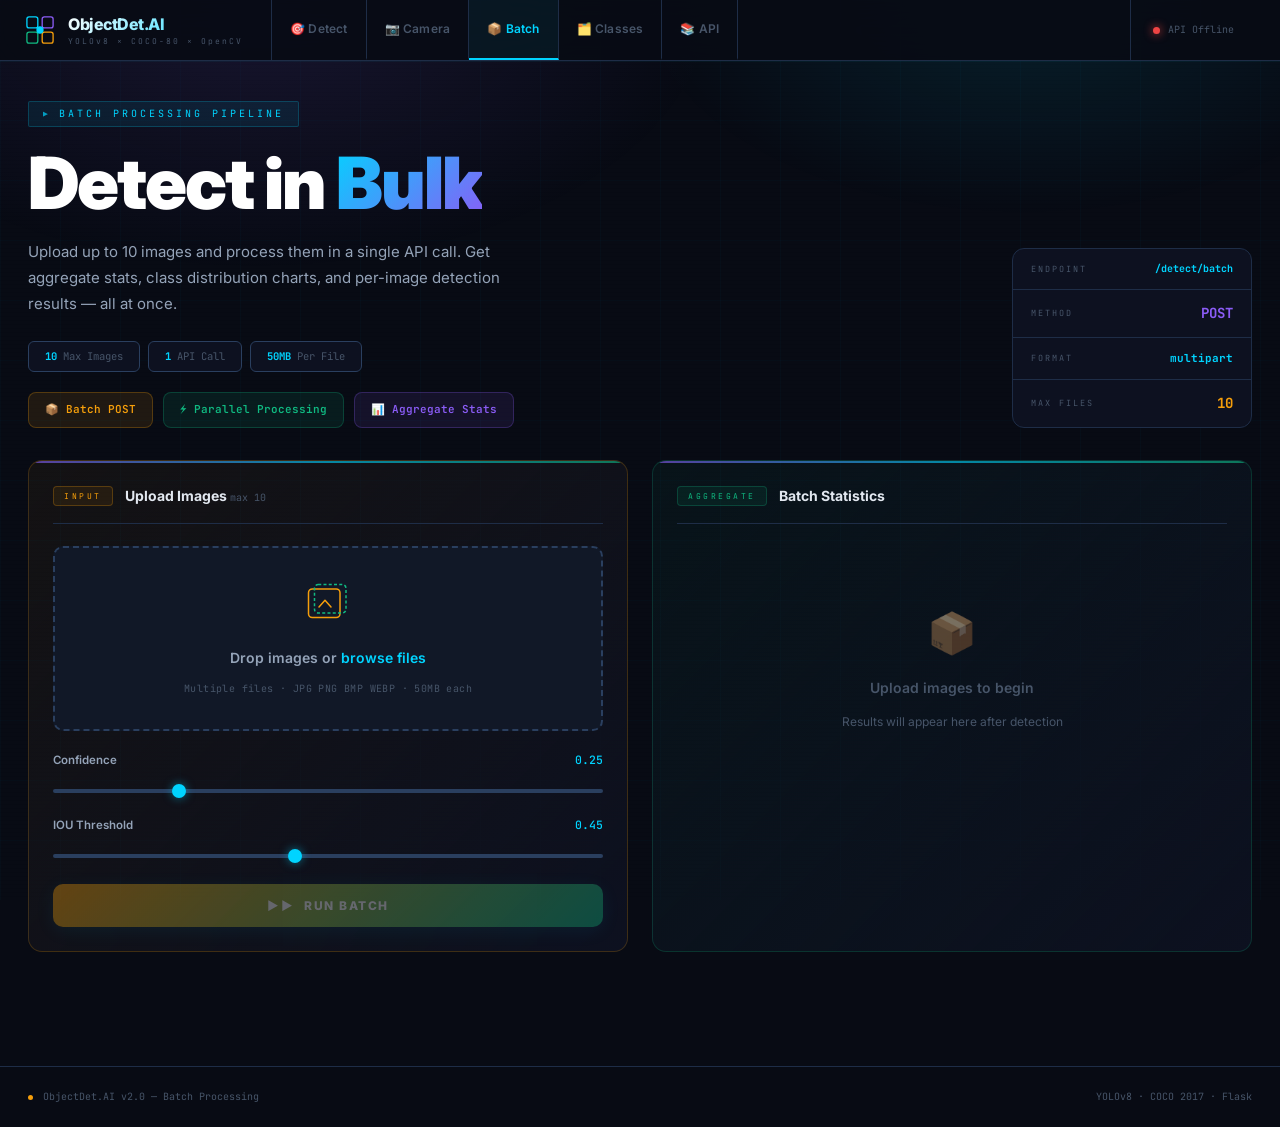
==== frontend/batch.html @ 62a94322 "Initial commit - Object Detection System YOLOv8 based object detection system with: - FastAPI backen" ====
<!DOCTYPE html>
<html lang="en">
<head>
<meta charset="UTF-8"/><meta name="viewport" content="width=device-width,initial-scale=1.0"/>
<title>Batch Processing — ObjectDet.AI</title>
<meta name="description" content="Batch process up to 10 images at once with YOLOv8 object detection. Get aggregate stats and per-image results."/>
<link href="https://fonts.googleapis.com/css2?family=Inter:wght@300;400;500;600;700;800;900&family=JetBrains+Mono:wght@300;400;500;700&display=swap" rel="stylesheet">
<link rel="stylesheet" href="css/style.css"/>
</head>
<body>
<div class="bg-grid"></div><div class="bg-radial"></div><div class="scanline"></div>

<!-- ══ HEADER ══ -->
<header class="hdr">
  <div class="hdr-inner">
    <div class="logo">
      <svg class="logo-svg" viewBox="0 0 44 44" fill="none">
        <rect x="4" y="4" width="15" height="15" rx="3" stroke="url(#lg1b)" stroke-width="1.8"/>
        <rect x="25" y="4" width="15" height="15" rx="3" stroke="url(#lg2b)" stroke-width="1.8"/>
        <rect x="4" y="25" width="15" height="15" rx="3" stroke="url(#lg3b)" stroke-width="1.8"/>
        <rect x="25" y="25" width="15" height="15" rx="3" stroke="url(#lg4b)" stroke-width="1.8"/>
        <circle cx="22" cy="22" r="5" fill="url(#lgcb)"/>
        <defs>
          <linearGradient id="lg1b" x1="4" y1="4" x2="19" y2="19"><stop stop-color="#00d4ff"/><stop offset="1" stop-color="#8b5cf6"/></linearGradient>
          <linearGradient id="lg2b" x1="25" y1="4" x2="40" y2="19"><stop stop-color="#8b5cf6"/><stop offset="1" stop-color="#ec4899"/></linearGradient>
          <linearGradient id="lg3b" x1="4" y1="25" x2="19" y2="40"><stop stop-color="#10b981"/><stop offset="1" stop-color="#00d4ff"/></linearGradient>
          <linearGradient id="lg4b" x1="25" y1="25" x2="40" y2="40"><stop stop-color="#f59e0b"/><stop offset="1" stop-color="#10b981"/></linearGradient>
          <linearGradient id="lgcb" x1="17" y1="17" x2="27" y2="27"><stop stop-color="#00d4ff"/><stop offset="1" stop-color="#8b5cf6"/></linearGradient>
        </defs>
      </svg>
      <div>
        <div class="logo-name">ObjectDet<span style="color:#8b5cf6">.</span>AI</div>
        <div class="logo-tag">YOLOv8 × COCO-80 × OpenCV</div>
      </div>
    </div>
    <nav class="nav">
      <a href="index.html"   class="nv">🎯 Detect</a>
      <a href="camera.html"  class="nv">📷 Camera</a>
      <a href="batch.html"   class="nv active">📦 Batch</a>
      <a href="classes.html" class="nv">🗂️ Classes</a>
      <a href="docs.html"    class="nv">📚 API</a>
    </nav>
    <div class="status-pill">
      <span class="sdot" id="sdot"></span>
      <span id="stxt">Connecting…</span>
    </div>
  </div>
</header>

<!-- ══ HERO ══ -->
<section class="hero">
  <div class="hero-left">
    <div class="hero-eyebrow">Batch Processing Pipeline</div>
    <h1 class="hero-h1">Detect in <em>Bulk</em></h1>
    <p class="hero-p">Upload up to 10 images and process them in a single API call. Get aggregate stats, class distribution charts, and per-image detection results — all at once.</p>
    <div class="hero-chips">
      <div class="chip"><span>10</span> Max Images</div>
      <div class="chip"><span>1</span> API Call</div>
      <div class="chip"><span>50MB</span> Per File</div>
    </div>
    <div style="display:flex;gap:10px;margin-top:20px;flex-wrap:wrap;">
      <span class="stat-badge badge-orange">📦 Batch POST</span>
      <span class="stat-badge badge-green">⚡ Parallel Processing</span>
      <span class="stat-badge badge-purple">📊 Aggregate Stats</span>
    </div>
  </div>
  <div class="hero-meta">
    <div class="hm-row"><span class="hm-k">ENDPOINT</span><span class="hm-v" style="font-size:10px">/detect/batch</span></div>
    <div class="hm-row"><span class="hm-k">METHOD</span><span class="hm-v" style="color:var(--purple)">POST</span></div>
    <div class="hm-row"><span class="hm-k">FORMAT</span><span class="hm-v" style="font-size:11px">multipart</span></div>
    <div class="hm-row"><span class="hm-k">MAX FILES</span><span class="hm-v" style="color:var(--orange)">10</span></div>
  </div>
</section>

<main class="wrap">
  <div class="grid-2">

    <!-- INPUT -->
    <section class="card card-orange">
      <div class="card-hdr">
        <span class="tag" style="color:var(--orange);border-color:rgba(245,158,11,0.25);background:rgba(245,158,11,0.08)">INPUT</span>
        <h2>Upload Images <span style="font-family:var(--mono);font-size:10px;color:var(--txt3);font-weight:400">max 10</span></h2>
      </div>

      <div class="dropzone" id="dz">
        <div class="dz-idle" id="dzIdle">
          <div class="dz-icon">
            <svg viewBox="0 0 64 64" fill="none" width="52" height="52">
              <rect x="6" y="12" width="42" height="38" rx="5" stroke="url(#bdz1)" stroke-width="2"/>
              <rect x="14" y="6" width="42" height="38" rx="5" stroke="url(#bdz2)" stroke-width="2" stroke-dasharray="4 3"/>
              <path d="M20 36l8-9 8 9" stroke="url(#bdz3)" stroke-width="2" stroke-linecap="round" stroke-linejoin="round"/>
              <defs>
                <linearGradient id="bdz1" x1="6" y1="12" x2="48" y2="50"><stop stop-color="#f59e0b"/><stop offset="1" stop-color="#10b981"/></linearGradient>
                <linearGradient id="bdz2" x1="14" y1="6" x2="56" y2="44"><stop stop-color="#10b981"/><stop offset="1" stop-color="#00d4ff"/></linearGradient>
                <linearGradient id="bdz3" x1="20" y1="27" x2="36" y2="36"><stop stop-color="#f59e0b"/><stop offset="1" stop-color="#ec4899"/></linearGradient>
              </defs>
            </svg>
          </div>
          <p class="dz-title">Drop images or <span class="lnk" id="dzBrowse">browse files</span></p>
          <p class="dz-hint">Multiple files · JPG PNG BMP WEBP · 50MB each</p>
        </div>
        <input type="file" id="fileIn" accept="image/*" multiple class="hidden"/>
      </div>

      <div class="file-list hidden" id="fileList"></div>

      <div class="settings">
        <div class="sg">
          <label>Confidence <span class="sv" id="confV">0.25</span></label>
          <input type="range" id="confS" min="0.05" max="0.95" step="0.05" value="0.25" class="slider"/>
        </div>
        <div class="sg">
          <label>IOU Threshold <span class="sv" id="iouV">0.45</span></label>
          <input type="range" id="iouS" min="0.1" max="0.9" step="0.05" value="0.45" class="slider"/>
        </div>
      </div>

      <button class="run-btn" id="runBtn" disabled style="background:linear-gradient(135deg,var(--orange),var(--green))">
        <span id="rIcon">▶▶</span>
        <span id="rLabel">Run Batch</span>
        <div class="ring hidden" id="ring"></div>
      </button>
    </section>

    <!-- AGGREGATE STATS -->
    <section class="card card-green">
      <div class="card-hdr">
        <span class="tag" style="color:var(--green);border-color:rgba(16,185,129,0.25);background:rgba(16,185,129,0.08)">AGGREGATE</span>
        <h2>Batch Statistics</h2>
      </div>
      <div class="empty" id="empty">
        <div class="empty-icon">📦</div>
        <p style="font-size:14px;font-weight:600">Upload images to begin</p>
        <p class="empty-sub">Results will appear here after detection</p>
      </div>
      <div class="hidden" id="aggWrap">
        <div class="metrics" id="aggMetrics"></div>
        <div class="chart"   id="aggChart"></div>
      </div>
    </section>

  </div>

  <!-- RESULTS GRID -->
  <section class="card" id="gridCard" style="display:none">
    <div class="card-hdr">
      <span class="tag">RESULTS</span>
      <h2 id="gridTitle">Batch Results</h2>
    </div>
    <div class="batch-grid" id="batchGrid"></div>
  </section>

</main>

<footer class="footer">
  <div class="ft-inner">
    <div class="ft-brand">
      <div class="ft-dot" style="background:var(--orange)"></div>
      <span>ObjectDet.AI v2.0 — Batch Processing</span>
    </div>
    <span>YOLOv8 · COCO 2017 · Flask</span>
  </div>
</footer>

<div class="toast" id="toast"></div>
<script src="js/api.js"></script><script src="js/ui.js"></script>
<script>
document.addEventListener("DOMContentLoaded", async () => {
  const dz=document.getElementById("dz"), dzIdle=document.getElementById("dzIdle"),
        dzBrowse=document.getElementById("dzBrowse"), fileIn=document.getElementById("fileIn"),
        fileList=document.getElementById("fileList"), confS=document.getElementById("confS"),
        confV=document.getElementById("confV"), iouS=document.getElementById("iouS"),
        iouV=document.getElementById("iouV"), runBtn=document.getElementById("runBtn"),
        rLabel=document.getElementById("rLabel"), ring=document.getElementById("ring"),
        empty=document.getElementById("empty"), aggWrap=document.getElementById("aggWrap"),
        aggMetrics=document.getElementById("aggMetrics"), aggChart=document.getElementById("aggChart"),
        batchGrid=document.getElementById("batchGrid"), gridCard=document.getElementById("gridCard"),
        gridTitle=document.getElementById("gridTitle");

  let files = [];
  const ok = await API.checkHealth(); UI.setStatus(ok);
  UI.syncSlider("confS","confV"); UI.syncSlider("iouS","iouV");

  dzBrowse.onclick = e => { e.stopPropagation(); fileIn.click(); };
  dz.onclick = () => fileIn.click();
  fileIn.onchange = e => addFiles([...e.target.files]);
  dz.addEventListener("dragover", e => { e.preventDefault(); dz.classList.add("drag"); });
  dz.addEventListener("dragleave", () => dz.classList.remove("drag"));
  dz.addEventListener("drop", e => {
    e.preventDefault(); dz.classList.remove("drag");
    addFiles([...e.dataTransfer.files].filter(f => f.type.startsWith("image/")));
  });

  function addFiles(arr) {
    const left = 10 - files.length;
    if (left <= 0) { UI.toast("Max 10 images", "err"); return; }
    files.push(...arr.slice(0, left)); renderList(); updateBtn();
  }
  function removeFile(i) { files.splice(i, 1); renderList(); updateBtn(); }

  function renderList() {
    if (!files.length) { fileList.classList.add("hidden"); return; }
    fileList.classList.remove("hidden");
    fileList.innerHTML = `<div style="display:flex;flex-direction:column;gap:8px;margin-top:12px">` +
      files.map((f, i) => `
        <div class="file-item">
          <span style="font-size:16px">🖼️</span>
          <span class="file-item-name">${f.name}</span>
          <span class="file-item-size">${UI.fmtSize(f.size)}</span>
          <span class="file-item-rm" onclick="removeFile(${i})">✕</span>
        </div>`).join("") + "</div>";
  }

  function updateBtn() {
    runBtn.disabled = files.length === 0;
    rLabel.textContent = files.length
      ? `Run Batch (${files.length} image${files.length > 1 ? "s" : ""})`
      : "Run Batch";
  }

  runBtn.onclick = async () => {
    runBtn.disabled = true; ring.classList.remove("hidden"); rLabel.textContent = "Processing…";
    try {
      const res = await API.detectBatch(files, { confidence: +confS.value, iou: +iouS.value });
      renderBatch(res.data);
      UI.toast(`✅ Batch done — ${res.data.total_images} images`, "ok");
    } catch(e) { UI.toast(`❌ ${e.message}`, "err", 5000); }
    finally { runBtn.disabled = false; ring.classList.add("hidden"); updateBtn(); }
  };

  function renderBatch(data) {
    empty.classList.add("hidden"); aggWrap.classList.remove("hidden");
    gridCard.style.display = "block";
    let tot = 0, totT = 0; const combined = {};
    batchGrid.innerHTML = "";
    (data.results || []).forEach(r => {
      tot += r.total_objects; totT += (r.inference_time_ms || 0);
      Object.entries(r.class_summary || {}).forEach(([k, v]) => { combined[k] = (combined[k] || 0) + v; });
      const url = API.resUrl(r.result_image_url);
      const card = document.createElement("div"); card.className = "bcard";
      card.innerHTML = `${url ? `<img class="bcard-img" src="${url}" alt="${r.original_filename}" loading="lazy"/>` : ""}
        <div class="bcard-body">
          <div class="bcard-name">📄 ${r.original_filename || "Image"}</div>
          <div style="display:flex;gap:6px;flex-wrap:wrap;margin-top:8px">
            <span class="stat-badge badge-cyan" style="padding:4px 10px;font-size:10px"><span>${r.total_objects}</span> objects</span>
            <span class="stat-badge badge-green" style="padding:4px 10px;font-size:10px">⚡ ${r.inference_time_ms || 0}ms</span>
          </div>
        </div>`;
      batchGrid.appendChild(card);
    });
    aggMetrics.innerHTML = [
      UI.metric(data.total_images, "Images"),
      UI.metric(tot, "Objects"),
      UI.metric(Object.keys(combined).length, "Classes"),
      UI.metric(`${Math.round(totT)}ms`, "Total"),
    ].join("");
    gridTitle.textContent = `Results (${data.total_images} images · ${tot} objects)`;
    const rows = Object.entries(combined).sort((a, b) => b[1] - a[1]);
    const max = rows[0]?.[1] || 1;
    aggChart.innerHTML = rows.map(([n, c], i) => {
      const p = (c / max * 100).toFixed(1); const col = UI.color(i);
      return `<div class="ch-row"><span class="ch-lbl">${n}</span><div class="ch-track"><div class="ch-fill" style="width:${p}%;background:${col}"></div></div><span class="ch-cnt">${c}</span></div>`;
    }).join("");
  }

  window.removeFile = removeFile;
});
</script>
</body></html>
---- frontend/css/style.css ----
/* ═══════════════════════════════════════════════════════════
   ObjectDet.AI — Professional Redesign v4
   Aesthetic: Vibrant · Colorful · Premium Dark UI
   ═══════════════════════════════════════════════════════════ */

@import url('https://fonts.googleapis.com/css2?family=Inter:wght@300;400;500;600;700;800;900&family=JetBrains+Mono:wght@300;400;500;700&display=swap');

:root {
  /* Backgrounds */
  --bg: #080b14;
  --bg2: #0d1120;
  --bg3: #111827;
  --bg4: #16202e;

  /* Borders */
  --ln: #1e2d47;
  --ln2: #2a3f5f;

  /* Accent Palette */
  --cyan: #00d4ff;
  --purple: #8b5cf6;
  --green: #10b981;
  --orange: #f59e0b;
  --pink: #ec4899;
  --blue: #3b82f6;
  --red: #ef4444;

  /* Gradients */
  --grad-hero: linear-gradient(135deg, #0f172a 0%, #1e1b4b 50%, #0f172a 100%);
  --grad-cyan: linear-gradient(135deg, #00d4ff, #0ea5e9);
  --grad-purple: linear-gradient(135deg, #8b5cf6, #7c3aed);
  --grad-green: linear-gradient(135deg, #10b981, #059669);
  --grad-orange: linear-gradient(135deg, #f59e0b, #d97706);
  --grad-pink: linear-gradient(135deg, #ec4899, #db2777);

  /* Text */
  --txt: #e2e8f0;
  --txt2: #94a3b8;
  --txt3: #475569;

  /* Font */
  --mono: 'JetBrains Mono', monospace;
  --sans: 'Inter', sans-serif;

  /* Effects */
  --glass: rgba(255, 255, 255, 0.04);
  --glass-border: rgba(255, 255, 255, 0.08);
  --glow-cyan: 0 0 30px rgba(0, 212, 255, 0.35);
  --glow-purple: 0 0 30px rgba(139, 92, 246, 0.35);
}

*,
*::before,
*::after {
  box-sizing: border-box;
  margin: 0;
  padding: 0;
}

html {
  scroll-behavior: smooth;
}

body {
  background: var(--bg);
  color: var(--txt);
  font-family: var(--sans);
  font-size: 14px;
  line-height: 1.6;
  min-height: 100vh;
  overflow-x: hidden;
}

a {
  color: inherit;
  text-decoration: none;
}

code {
  font-family: var(--mono);
  background: rgba(0, 212, 255, 0.08);
  padding: 2px 8px;
  border-radius: 4px;
  font-size: 11px;
  color: var(--cyan);
  border: 1px solid rgba(0, 212, 255, 0.15);
}

.hidden {
  display: none !important;
}

.c-acc,
.c-accent {
  color: var(--cyan);
}

.lnk {
  color: var(--cyan);
  cursor: pointer;
}

a.lnk {
  color: var(--cyan);
  text-decoration: underline;
}

/* ── Animated Background ──────────────────────────────────── */
.bg-grid {
  position: fixed;
  inset: 0;
  z-index: 0;
  pointer-events: none;
  background-image:
    linear-gradient(rgba(0, 212, 255, 0.025) 1px, transparent 1px),
    linear-gradient(90deg, rgba(0, 212, 255, 0.025) 1px, transparent 1px);
  background-size: 60px 60px;
}

.bg-radial {
  position: fixed;
  inset: 0;
  z-index: 0;
  pointer-events: none;
  background:
    radial-gradient(ellipse 60% 50% at 20% 0%, rgba(139, 92, 246, 0.12) 0%, transparent 60%),
    radial-gradient(ellipse 50% 40% at 80% 0%, rgba(0, 212, 255, 0.10) 0%, transparent 60%);
}

.scanline {
  position: fixed;
  inset: 0;
  z-index: 1;
  pointer-events: none;
  background: repeating-linear-gradient(0deg, transparent, transparent 3px, rgba(0, 0, 0, 0.02) 3px, rgba(0, 0, 0, 0.02) 4px);
}

/* ── Header ───────────────────────────────────────────────── */
.hdr {
  position: sticky;
  top: 0;
  z-index: 100;
  background: rgba(8, 11, 20, 0.92);
  backdrop-filter: blur(32px) saturate(1.5);
  border-bottom: 1px solid var(--ln);
  box-shadow: 0 1px 0 rgba(0, 212, 255, 0.05);
}

.hdr-inner {
  max-width: 1440px;
  margin: 0 auto;
  display: flex;
  align-items: stretch;
  padding-left: 24px;
  padding-right: 24px;
  height: 60px;
}

@media(max-width: 768px) {
  .hdr-inner {
    padding-left: 16px;
    padding-right: 16px;
  }
}

.logo {
  display: flex;
  align-items: center;
  gap: 12px;
  padding-right: 28px;
  border-right: 1px solid var(--ln);
  flex-shrink: 0;
}

.logo-svg {
  width: 32px;
  height: 32px;
}

.logo-name {
  font-size: 16px;
  font-weight: 800;
  letter-spacing: -0.5px;
  background: linear-gradient(135deg, #fff 0%, var(--cyan) 100%);
  -webkit-background-clip: text;
  -webkit-text-fill-color: transparent;
  background-clip: text;
}

.logo-tag {
  font-size: 8px;
  font-family: var(--mono);
  color: var(--txt3);
  letter-spacing: 2px;
  margin-top: -2px;
}

.nav {
  display: flex;
  gap: 0;
}

.nv {
  padding: 0 18px;
  height: 60px;
  display: flex;
  align-items: center;
  gap: 7px;
  font-size: 12px;
  font-weight: 600;
  letter-spacing: 0.2px;
  color: var(--txt3);
  text-decoration: none;
  border-right: 1px solid var(--ln);
  border-bottom: 2px solid transparent;
  transition: all 0.2s;
  white-space: nowrap;
}

.nv:hover {
  color: var(--txt);
  background: rgba(255, 255, 255, 0.03);
}

.nv.active {
  color: var(--cyan);
  border-bottom-color: var(--cyan);
  background: rgba(0, 212, 255, 0.06);
}

.status-pill {
  margin-left: auto;
  display: flex;
  align-items: center;
  gap: 8px;
  font-family: var(--mono);
  font-size: 10px;
  color: var(--txt3);
  padding: 0 22px;
  border-left: 1px solid var(--ln);
  flex-shrink: 0;
}

.sdot {
  width: 7px;
  height: 7px;
  border-radius: 50%;
  background: var(--txt3);
  transition: all 0.4s;
  flex-shrink: 0;
}

.sdot.on {
  background: var(--green);
  box-shadow: 0 0 10px var(--green);
  animation: sdpulse 2s ease infinite;
}

.sdot.off {
  background: var(--red);
  box-shadow: 0 0 10px var(--red);
}

@keyframes sdpulse {

  0%,
  100% {
    opacity: 1
  }

  50% {
    opacity: 0.4
  }
}

/* ── Hero Banner ──────────────────────────────────────────── */
.hero {
  position: relative;
  z-index: 2;
  padding: 40px 28px 32px;
  max-width: 1440px;
  margin: 0 auto;
  display: grid;
  grid-template-columns: 1fr 240px;
  align-items: end;
  gap: 40px;
}

@media(max-width: 1024px) {
  .hero {
    gap: 32px;
  }
}

@media(max-width: 900px) {
  .hero {
    grid-template-columns: 1fr;
    padding: 32px 24px 28px;
  }

  .hero-meta {
    display: none;
  }
}

@media(max-width: 640px) {
  .hero {
    padding: 24px 16px 20px;
  }
}

.hero-eyebrow {
  display: inline-flex;
  align-items: center;
  gap: 8px;
  font-family: var(--mono);
  font-size: 10px;
  letter-spacing: 3px;
  color: var(--cyan);
  margin-bottom: 16px;
  background: rgba(0, 212, 255, 0.08);
  border: 1px solid rgba(0, 212, 255, 0.2);
  padding: 4px 14px;
  border-radius: 2px;
  text-transform: uppercase;
}

.hero-eyebrow::before {
  content: '▶';
  font-size: 8px;
  opacity: 0.7;
}

.hero-h1 {
  font-size: clamp(32px, 6.5vw, 72px);
  font-weight: 900;
  letter-spacing: -2px;
  line-height: 1.1;
  color: #fff;
  margin-bottom: 16px;
}

@media(max-width: 640px) {
  .hero-h1 {
    font-size: 28px;
  }
}

.hero-h1 em {
  font-style: normal;
  background: linear-gradient(135deg, var(--cyan) 0%, var(--purple) 100%);
  -webkit-background-clip: text;
  -webkit-text-fill-color: transparent;
  background-clip: text;
}

.hero-p {
  font-size: 15px;
  color: var(--txt2);
  max-width: 480px;
  line-height: 1.75;
  font-weight: 400;
  margin-bottom: 16px;
}

@media(max-width: 640px) {
  .hero-p {
    font-size: 14px;
  }
}

.hero-chips {
  display: flex;
  gap: 8px;
  flex-wrap: wrap;
  margin-top: 24px;
}

.chip {
  padding: 6px 16px;
  border: 1px solid var(--ln2);
  border-radius: 6px;
  font-family: var(--mono);
  font-size: 10.5px;
  color: var(--txt3);
  background: var(--bg2);
  transition: all 0.2s;
}

.chip span {
  color: var(--cyan);
  font-weight: 700;
}

.chip-live {
  cursor: pointer;
  border-color: rgba(0, 212, 255, 0.3);
  color: var(--cyan);
  background: rgba(0, 212, 255, 0.06);
}

.chip-live:hover {
  background: rgba(0, 212, 255, 0.12);
  box-shadow: var(--glow-cyan);
}

/* hero meta panel */
.hero-meta {
  border: 1px solid var(--ln);
  background: var(--bg2);
  border-radius: 12px;
  overflow: hidden;
}

.hm-row {
  padding: 12px 18px;
  border-bottom: 1px solid var(--ln);
  display: flex;
  justify-content: space-between;
  align-items: center;
}

.hm-row:last-child {
  border-bottom: none;
}

.hm-k {
  font-family: var(--mono);
  font-size: 8.5px;
  letter-spacing: 2px;
  color: var(--txt3);
  text-transform: uppercase;
}

.hm-v {
  font-family: var(--mono);
  font-size: 14px;
  font-weight: 700;
  color: var(--cyan);
}

/* Hero Image Banner */
.hero-img-banner {
  position: relative;
  z-index: 2;
  width: 100%;
  max-height: 360px;
  overflow: hidden;
  margin-bottom: 28px;
}

.hero-img-banner img {
  width: 100%;
  height: auto;
  max-height: 360px;
  object-fit: cover;
  display: block;
}

.hero-img-banner::after {
  content: '';
  position: absolute;
  inset: 0;
  background: linear-gradient(180deg, transparent 40%, var(--bg) 100%),
    linear-gradient(90deg, rgba(139, 92, 246, 0.15) 0%, transparent 50%, rgba(0, 212, 255, 0.1) 100%);
}

/* ── Mode Tabs ────────────────────────────────────────────── */
.mode-tabs {
  display: flex;
  gap: 0;
  margin-bottom: 20px;
  border-bottom: 1px solid var(--ln);
}

.mtab {
  display: flex;
  align-items: center;
  gap: 8px;
  padding: 10px 22px;
  font-size: 12.5px;
  font-weight: 600;
  cursor: pointer;
  border: none;
  border-bottom: 2px solid transparent;
  background: transparent;
  color: var(--txt3);
  transition: all 0.2s;
  margin-bottom: -1px;
}

.mtab:hover { color: var(--txt); background: rgba(255,255,255,0.03); }
.mtab.active { color: var(--cyan); border-bottom-color: var(--cyan); background: rgba(0,212,255,0.06); }

.wrap {
  position: relative;
  z-index: 2;
  max-width: 1440px;
  margin: 0 auto;
  padding: 0 28px 90px;
}

.grid-2 {
  display: grid;
  grid-template-columns: 1fr 1fr;
  gap: 24px;
  margin-bottom: 24px;
}

@media(max-width: 1024px) {
  .grid-2 {
    gap: 20px;
  }
}

@media(max-width: 900px) {
  .grid-2 {
    grid-template-columns: 1fr;
    gap: 20px;
    margin-bottom: 20px;
  }
}

@media(max-width: 640px) {
  .wrap {
    padding: 0 16px 60px;
  }

  .grid-2 {
    gap: 16px;
  }
}

/* ── Cards ────────────────────────────────────────────────── */
.card {
  background: var(--bg2);
  border: 1px solid var(--ln);
  border-radius: 14px;
  padding: 24px;
  position: relative;
  overflow: hidden;
  transition: border-color 0.3s, box-shadow 0.3s;
}

.card:hover {
  border-color: rgba(0, 212, 255, 0.2);
  box-shadow: 0 0 40px rgba(0, 212, 255, 0.06);
}

/* Gradient top border accent */
.card::before {
  content: '';
  position: absolute;
  top: 0;
  left: 0;
  right: 0;
  height: 2px;
  background: linear-gradient(90deg, var(--purple), var(--cyan), var(--green));
  opacity: 0.6;
  border-radius: 14px 14px 0 0;
}

.card-hdr {
  display: flex;
  align-items: center;
  gap: 12px;
  margin-bottom: 22px;
  flex-wrap: wrap;
  padding-bottom: 16px;
  border-bottom: 1px solid var(--ln);
}

.tag {
  font-family: var(--mono);
  font-size: 8px;
  letter-spacing: 2.5px;
  color: var(--cyan);
  padding: 3px 10px;
  border: 1px solid rgba(0, 212, 255, 0.22);
  background: rgba(0, 212, 255, 0.06);
  border-radius: 4px;
  text-transform: uppercase;
}

.card-hdr h2 {
  font-size: 14px;
  font-weight: 700;
  color: var(--txt);
}

.card-actions {
  display: flex;
  gap: 8px;
  margin-left: auto;
}

/* Colored variant cards */
.card-cyan {
  border-color: rgba(0, 212, 255, 0.2);
  background: linear-gradient(135deg, rgba(0, 212, 255, 0.05), var(--bg2));
}

.card-purple {
  border-color: rgba(139, 92, 246, 0.2);
  background: linear-gradient(135deg, rgba(139, 92, 246, 0.05), var(--bg2));
}

.card-green {
  border-color: rgba(16, 185, 129, 0.2);
  background: linear-gradient(135deg, rgba(16, 185, 129, 0.05), var(--bg2));
}

.card-orange {
  border-color: rgba(245, 158, 11, 0.2);
  background: linear-gradient(135deg, rgba(245, 158, 11, 0.05), var(--bg2));
}

/* ── Drop Zone ────────────────────────────────────────────── */
.dropzone {
  border: 2px dashed var(--ln2);
  background: var(--bg3);
  border-radius: 10px;
  min-height: 180px;
  display: flex;
  align-items: center;
  justify-content: center;
  cursor: pointer;
  transition: all 0.25s;
  position: relative;
  overflow: hidden;
  margin-bottom: 20px;
}

@media(max-width: 640px) {
  .dropzone {
    min-height: 160px;
  }
}

.dropzone:hover,
.dropzone.drag {
  border-color: rgba(0, 212, 255, 0.5);
  background: rgba(0, 212, 255, 0.03);
  box-shadow: 0 0 30px rgba(0, 212, 255, 0.08) inset;
}

.dropzone::before {
  content: '';
  position: absolute;
  left: 0;
  width: 100%;
  height: 2px;
  background: linear-gradient(90deg, transparent 0%, var(--cyan) 50%, transparent 100%);
  opacity: 0;
  top: 0;
  transition: opacity 0.25s;
}

.dropzone:hover::before,
.dropzone.drag::before {
  opacity: 0.8;
  animation: dzScan 2.2s linear infinite;
}

@keyframes dzScan {
  from {
    top: 0
  }

  to {
    top: calc(100% - 2px)
  }
}

.dz-idle {
  display: flex;
  flex-direction: column;
  align-items: center;
  gap: 12px;
  padding: 32px 20px;
  text-align: center;
}

@media(max-width: 640px) {
  .dz-idle {
    padding: 24px 16px;
  }
}

.dz-icon {
  color: var(--txt3);
}

.dz-icon svg {
  width: 48px;
  height: 48px;
}

.dz-title {
  font-size: 14px;
  font-weight: 600;
  color: var(--txt2);
}

.dz-hint {
  font-family: var(--mono);
  font-size: 10px;
  color: var(--txt3);
  letter-spacing: 0.4px;
}

.dz-preview {
  position: relative;
  padding: 12px;
}

.dz-preview img {
  max-height: 260px;
  max-width: 100%;
  object-fit: contain;
  border-radius: 6px;
}

@media(max-width: 640px) {
  .dz-preview {
    min-height: 160px;
  }

  .dz-preview img {
    max-height: 200px;
  }
}
}

.clr-btn {
  position: absolute;
  top: 10px;
  right: 10px;
  padding: 4px 10px;
  background: rgba(239, 68, 68, 0.12);
  border: 1px solid rgba(239, 68, 68, 0.3);
  color: var(--red);
  font-family: var(--mono);
  font-size: 10px;
  cursor: pointer;
  border-radius: 4px;
  transition: all 0.2s;
}

.clr-btn:hover {
  background: rgba(239, 68, 68, 0.22);
}

/* ── Settings ─────────────────────────────────────────────── */
.settings {
  display: flex;
  flex-direction: column;
  gap: 16px;
  margin-bottom: 20px;
}

.sg label {
  display: flex;
  justify-content: space-between;
  font-size: 11.5px;
  font-weight: 600;
  color: var(--txt2);
  margin-bottom: 8px;
}

.sv {
  font-family: var(--mono);
  color: var(--cyan);
  font-weight: 500;
}

.sg.full {
  grid-column: 1 / -1;
}

.slider {
  width: 100%;
  -webkit-appearance: none;
  appearance: none;
  height: 4px;
  background: var(--ln2);
  outline: none;
  cursor: pointer;
  border-radius: 2px;
}

.slider::-webkit-slider-thumb {
  -webkit-appearance: none;
  width: 14px;
  height: 14px;
  background: var(--cyan);
  border-radius: 50%;
  cursor: pointer;
  box-shadow: 0 0 10px rgba(0, 212, 255, 0.5);
  transition: transform 0.15s;
}

.slider::-webkit-slider-thumb:hover {
  transform: scale(1.2);
}

.txt-in {
  width: 100%;
  padding: 9px 13px;
  background: var(--bg3);
  border: 1px solid var(--ln2);
  color: var(--txt);
  font-family: var(--mono);
  font-size: 12px;
  border-radius: 8px;
  outline: none;
  transition: border-color 0.2s, box-shadow 0.2s;
}

.txt-in:focus {
  border-color: rgba(0, 212, 255, 0.5);
  box-shadow: 0 0 0 3px rgba(0, 212, 255, 0.08);
}

select.txt-in {
  cursor: pointer;
}

/* ── Run Button ───────────────────────────────────────────── */
.run-btn {
  width: 100%;
  padding: 14px;
  background: linear-gradient(135deg, var(--cyan), var(--blue));
  color: #fff;
  font-weight: 800;
  border: none;
  cursor: pointer;
  font-family: var(--sans);
  font-size: 12px;
  letter-spacing: 1.5px;
  text-transform: uppercase;
  display: flex;
  align-items: center;
  justify-content: center;
  gap: 10px;
  transition: all 0.25s;
  position: relative;
  overflow: hidden;
  border-radius: 10px;
  box-shadow: 0 4px 20px rgba(0, 212, 255, 0.2);
}

.run-btn::before {
  content: '';
  position: absolute;
  inset: 0;
  background: linear-gradient(90deg, transparent 0%, rgba(255, 255, 255, 0.2) 50%, transparent 100%);
  transform: translateX(-100%);
}

.run-btn:hover:not(:disabled)::before {
  animation: btnShine 0.6s ease forwards;
}

@keyframes btnShine {
  to {
    transform: translateX(100%);
  }
}

.run-btn:hover:not(:disabled) {
  box-shadow: 0 6px 30px rgba(0, 212, 255, 0.4);
  transform: translateY(-1px);
}

.run-btn:disabled {
  opacity: 0.36;
  cursor: not-allowed;
  transform: none;
}

.ring {
  width: 14px;
  height: 14px;
  border-radius: 50%;
  border: 2px solid rgba(255, 255, 255, 0.3);
  border-top-color: #fff;
  animation: spin 0.65s linear infinite;
}

@keyframes spin {
  to {
    transform: rotate(360deg);
  }
}

.sm-btn {
  padding: 6px 14px;
  font-size: 11px;
  font-weight: 600;
  cursor: pointer;
  border: 1px solid var(--ln2);
  background: var(--bg3);
  color: var(--txt2);
  transition: all 0.2s;
  font-family: var(--mono);
  border-radius: 6px;
}

.sm-btn:hover {
  border-color: var(--cyan);
  color: var(--cyan);
  background: rgba(0, 212, 255, 0.06);
}

/* ── Empty State ──────────────────────────────────────────── */
.empty {
  display: flex;
  flex-direction: column;
  align-items: center;
  justify-content: center;
  gap: 12px;
  min-height: 240px;
  text-align: center;
  color: var(--txt3);
}

.empty-icon {
  font-size: 40px;
  opacity: 0.45;
}

.empty-sub {
  font-size: 12px;
}

/* ── Results ──────────────────────────────────────────────── */
.res-img-wrap {
  position: relative;
  overflow: hidden;
  background: #000;
  border: 1px solid var(--ln);
  margin-bottom: 16px;
  border-radius: 10px;
}

.res-img-wrap img {
  width: 100%;
  max-height: 440px;
  object-fit: contain;
  display: block;
}

.img-hud {
  position: absolute;
  top: 10px;
  right: 10px;
  font-family: var(--mono);
  font-size: 10px;
  color: var(--cyan);
  background: rgba(0, 0, 0, 0.85);
  border: 1px solid rgba(0, 212, 255, 0.2);
  padding: 4px 10px;
  border-radius: 4px;
  backdrop-filter: blur(8px);
}

.metrics {
  display: grid;
  grid-template-columns: repeat(auto-fit, minmax(110px, 1fr));
  gap: 12px;
  margin-bottom: 16px;
}

.mc {
  background: var(--bg3);
  padding: 16px;
  text-align: center;
  border-radius: 10px;
  border: 1px solid var(--ln);
  transition: border-color 0.2s;
}

.mc:nth-child(1) {
  border-top: 2px solid var(--cyan);
}

.mc:nth-child(2) {
  border-top: 2px solid var(--purple);
}

.mc:nth-child(3) {
  border-top: 2px solid var(--green);
}

.mc:nth-child(4) {
  border-top: 2px solid var(--orange);
}

.mc-val {
  font-size: 26px;
  font-weight: 800;
  color: var(--cyan);
  line-height: 1;
  font-family: var(--mono);
}

.mc:nth-child(2) .mc-val {
  color: var(--purple);
}

.mc:nth-child(3) .mc-val {
  color: var(--green);
}

.mc:nth-child(4) .mc-val {
  color: var(--orange);
}

.mc-lbl {
  font-size: 9px;
  font-family: var(--mono);
  color: var(--txt3);
  margin-top: 6px;
  letter-spacing: 1.5px;
  text-transform: uppercase;
}

.class-pills {
  display: flex;
  gap: 6px;
  flex-wrap: wrap;
  margin-bottom: 14px;
}

.cpill {
  display: inline-flex;
  align-items: center;
  padding: 4px 12px;
  font-size: 11px;
  font-weight: 600;
  border-radius: 20px;
}

/* ── Table ────────────────────────────────────────────────── */
.tbl-wrap {
  overflow-x: auto;
  border: 1px solid var(--ln);
  margin-bottom: 16px;
  border-radius: 10px;
}

table.dtbl {
  width: 100%;
  border-collapse: collapse;
  font-size: 12px;
}

.dtbl th {
  background: var(--bg3);
  padding: 10px 16px;
  font-family: var(--mono);
  font-size: 8.5px;
  letter-spacing: 1.5px;
  color: var(--txt3);
  text-align: left;
  border-bottom: 1px solid var(--ln);
  white-space: nowrap;
  text-transform: uppercase;
}

.dtbl td {
  padding: 10px 16px;
  border-bottom: 1px solid var(--ln);
  vertical-align: middle;
}

.dtbl tr:last-child td {
  border: none;
}

.dtbl tr:hover td {
  background: rgba(0, 212, 255, 0.03);
}

.mono12 {
  font-family: var(--mono);
  font-size: 10.5px;
  color: var(--txt3);
}

.conf-row {
  display: flex;
  align-items: center;
  gap: 10px;
}

.cbar {
  height: 4px;
  border-radius: 2px;
}

/* ── Chart ────────────────────────────────────────────────── */
.chart {
  display: flex;
  flex-direction: column;
  gap: 8px;
}

.ch-row {
  display: flex;
  align-items: center;
  gap: 12px;
}

.ch-lbl {
  font-family: var(--mono);
  font-size: 10.5px;
  color: var(--txt2);
  min-width: 90px;
  text-align: right;
}

.ch-track {
  flex: 1;
  height: 18px;
  background: var(--bg3);
  overflow: hidden;
  border: 1px solid var(--ln);
  border-radius: 4px;
}

.ch-fill {
  height: 100%;
  transition: width 1s cubic-bezier(0.4, 0, 0.2, 1);
  border-radius: 4px;
}

.ch-cnt {
  font-family: var(--mono);
  font-size: 10.5px;
  color: var(--txt3);
  min-width: 22px;
}

/* ── Dataset Card ─────────────────────────────────────────── */
.dataset-card {
  margin-top: 0;
}

.ds-grid {
  display: grid;
  grid-template-columns: repeat(auto-fit, minmax(240px, 1fr));
  gap: 16px;
}

.ds-block {
  background: var(--bg3);
  padding: 22px;
  border-radius: 10px;
  border: 1px solid var(--ln);
  transition: border-color 0.2s;
}

.ds-block:hover {
  border-color: rgba(0, 212, 255, 0.25);
}

.ds-block:nth-child(1) {
  border-top: 2px solid var(--cyan);
}

.ds-block:nth-child(2) {
  border-top: 2px solid var(--purple);
}

.ds-block:nth-child(3) {
  border-top: 2px solid var(--green);
}

.ds-block:nth-child(4) {
  border-top: 2px solid var(--orange);
}

.ds-step {
  font-family: var(--mono);
  font-size: 8px;
  letter-spacing: 3px;
  color: var(--cyan);
  margin-bottom: 8px;
}

.ds-block:nth-child(2) .ds-step {
  color: var(--purple);
}

.ds-block:nth-child(3) .ds-step {
  color: var(--green);
}

.ds-block:nth-child(4) .ds-step {
  color: var(--orange);
}

.ds-title {
  font-size: 13px;
  font-weight: 700;
  margin-bottom: 10px;
}

.ds-code {
  font-family: var(--mono);
  font-size: 10.5px;
  color: #7dd3fc;
  background: rgba(0, 0, 0, 0.5);
  border: 1px solid var(--ln2);
  padding: 10px 12px;
  margin-bottom: 10px;
  border-radius: 6px;
  overflow-x: auto;
}

.ds-desc {
  font-size: 12px;
  color: var(--txt2);
  line-height: 1.7;
}

.ds-tree {
  font-family: var(--mono);
  font-size: 10.5px;
  color: var(--txt2);
  line-height: 1.8;
  background: rgba(0, 0, 0, 0.4);
  border: 1px solid var(--ln2);
  padding: 14px;
  overflow-x: auto;
  border-radius: 6px;
}

.c-acc {
  color: var(--cyan);
}

/* ── Error bar ────────────────────────────────────────────── */
.error-bar {
  display: flex;
  align-items: center;
  justify-content: space-between;
  margin-top: 12px;
  padding: 10px 16px;
  background: rgba(239, 68, 68, 0.08);
  border: 1px solid rgba(239, 68, 68, 0.25);
  color: var(--red);
  font-family: var(--mono);
  font-size: 11px;
  border-radius: 8px;
}

.error-bar button {
  background: none;
  border: none;
  color: var(--red);
  cursor: pointer;
  font-size: 18px;
}

/* ── Batch Grid ───────────────────────────────────────────── */
.batch-grid {
  display: grid;
  grid-template-columns: repeat(auto-fill, minmax(260px, 1fr));
  gap: 16px;
}

.bcard {
  background: var(--bg3);
  overflow: hidden;
  border-radius: 10px;
  border: 1px solid var(--ln);
  transition: transform 0.2s, box-shadow 0.2s;
}

.bcard:hover {
  transform: translateY(-3px);
  box-shadow: 0 10px 30px rgba(0, 0, 0, 0.3);
}

.bcard-img {
  width: 100%;
  height: 165px;
  object-fit: contain;
  background: #000;
  display: block;
}

.bcard-body {
  padding: 14px;
}

.bcard-name {
  font-size: 11px;
  font-family: var(--mono);
  color: var(--txt3);
  margin-bottom: 8px;
  white-space: nowrap;
  overflow: hidden;
  text-overflow: ellipsis;
}

/* ── Classes ──────────────────────────────────────────────── */
.cat-tabs {
  display: flex;
  gap: 6px;
  flex-wrap: wrap;
  margin-bottom: 20px;
}

.ctab {
  padding: 7px 16px;
  font-size: 11px;
  font-family: var(--mono);
  cursor: pointer;
  border: 1px solid var(--ln);
  color: var(--txt3);
  background: var(--bg3);
  transition: all 0.2s;
  border-radius: 20px;
  font-weight: 500;
}

.ctab:hover {
  color: var(--txt2);
  border-color: var(--ln2);
}

.ctab.act {
  color: #fff;
  border-color: transparent;
  background: linear-gradient(135deg, var(--purple), var(--cyan));
}

.cls-grid {
  display: grid;
  grid-template-columns: repeat(auto-fill, minmax(120px, 1fr));
  gap: 8px;
}

.cls-card {
  padding: 12px 14px;
  border: 1px solid var(--ln);
  background: var(--bg3);
  cursor: pointer;
  transition: all 0.2s;
  border-radius: 8px;
}

.cls-card:hover {
  border-color: rgba(0, 212, 255, 0.4);
  transform: translateY(-2px);
  box-shadow: 0 6px 20px rgba(0, 0, 0, 0.2);
}

.cls-card.sel {
  border-color: var(--cyan);
  background: rgba(0, 212, 255, 0.07);
}

.cls-id {
  font-family: var(--mono);
  font-size: 8px;
  color: var(--txt3);
  letter-spacing: 0.5px;
}

.cls-name {
  font-size: 11.5px;
  font-weight: 700;
  margin-top: 4px;
}

/* Classes Preview Image */
.classes-banner {
  width: 100%;
  border-radius: 10px;
  overflow: hidden;
  margin-bottom: 20px;
  position: relative;
}

.classes-banner img {
  width: 100%;
  height: 220px;
  object-fit: cover;
  display: block;
}

.classes-banner::after {
  content: '';
  position: absolute;
  inset: 0;
  background: linear-gradient(180deg, transparent 40%, rgba(8, 11, 20, 0.9) 100%);
}

/* ── Toast ────────────────────────────────────────────────── */
.toast {
  position: fixed;
  bottom: 24px;
  right: 24px;
  z-index: 999;
  padding: 12px 18px;
  font-family: var(--mono);
  font-size: 11.5px;
  max-width: 320px;
  border-radius: 10px;
  transform: translateY(130%);
  transition: transform 0.3s cubic-bezier(0.34, 1.56, 0.64, 1);
  display: none;
  backdrop-filter: blur(12px);
}

.toast.show {
  transform: translateY(0);
  display: block;
}

.toast.ok {
  background: rgba(16, 185, 129, 0.12);
  border: 1px solid rgba(16, 185, 129, 0.35);
  color: var(--green);
}

.toast.err {
  background: rgba(239, 68, 68, 0.12);
  border: 1px solid rgba(239, 68, 68, 0.35);
  color: var(--red);
}

.toast.inf {
  background: rgba(0, 212, 255, 0.1);
  border: 1px solid rgba(0, 212, 255, 0.3);
  color: var(--cyan);
}

/* ── JSON Modal ───────────────────────────────────────────── */
.modal-bg {
  position: fixed;
  inset: 0;
  background: rgba(0, 0, 0, 0.85);
  z-index: 200;
  display: flex;
  align-items: center;
  justify-content: center;
  padding: 24px;
  backdrop-filter: blur(8px);
}

.modal {
  background: var(--bg2);
  border: 1px solid var(--ln2);
  width: 100%;
  max-width: 700px;
  max-height: 80vh;
  display: flex;
  flex-direction: column;
  position: relative;
  border-radius: 16px;
  overflow: hidden;
}

.modal::before {
  content: '';
  position: absolute;
  top: 0;
  left: 0;
  right: 0;
  height: 2px;
  background: linear-gradient(90deg, var(--purple), var(--cyan), var(--green));
}

.modal-top {
  display: flex;
  align-items: center;
  justify-content: space-between;
  padding: 14px 18px;
  border-bottom: 1px solid var(--ln);
}

.modal-top h3 {
  font-size: 14px;
  font-weight: 700;
}

.modal-top button {
  background: none;
  border: none;
  color: var(--txt3);
  font-size: 18px;
  cursor: pointer;
}

.json-pre {
  padding: 18px;
  font-family: var(--mono);
  font-size: 11px;
  color: #7dd3fc;
  overflow-y: auto;
  flex: 1;
  white-space: pre;
}

/* ── API Docs ─────────────────────────────────────────────── */
.docs-layout {
  display: grid;
  grid-template-columns: 200px 1fr;
  gap: 32px;
}

@media(max-width: 768px) {
  .docs-layout {
    grid-template-columns: 1fr;
  }
}

.doc-toc {
  position: sticky;
  top: 74px;
  height: fit-content;
}

.doc-toc h3 {
  font-family: var(--mono);
  font-size: 8.5px;
  letter-spacing: 2.5px;
  color: var(--txt3);
  text-transform: uppercase;
  margin-bottom: 12px;
  padding-left: 12px;
  border-left: 2px solid var(--purple);
}

.doc-toc ul {
  list-style: none;
  display: flex;
  flex-direction: column;
  gap: 2px;
}

.doc-toc a {
  font-family: var(--mono);
  font-size: 10.5px;
  color: var(--txt3);
  padding: 6px 12px;
  display: block;
  border-left: 2px solid transparent;
  border-radius: 0 6px 6px 0;
  transition: all 0.2s;
}

.doc-toc a:hover {
  color: var(--cyan);
  border-left-color: var(--cyan);
  background: rgba(0, 212, 255, 0.05);
}

.doc-sec {
  margin-bottom: 40px;
  padding-bottom: 40px;
  border-bottom: 1px solid var(--ln);
}

.doc-sec:last-child {
  border: none;
}

.doc-sec h2 {
  font-size: 16px;
  margin-bottom: 10px;
  display: flex;
  align-items: center;
  gap: 10px;
  font-weight: 700;
}

.doc-sec p {
  color: var(--txt2);
  margin-bottom: 14px;
  font-size: 13.5px;
  line-height: 1.7;
}

.meth {
  padding: 3px 10px;
  font-family: var(--mono);
  font-size: 10.5px;
  font-weight: 700;
  border-radius: 4px;
}

.meth.GET {
  background: rgba(16, 185, 129, 0.12);
  color: var(--green);
  border: 1px solid rgba(16, 185, 129, 0.28);
}

.meth.POST {
  background: rgba(139, 92, 246, 0.12);
  color: #a78bfa;
  border: 1px solid rgba(139, 92, 246, 0.28);
}

.codeblock {
  background: var(--bg3);
  border: 1px solid var(--ln);
  overflow: hidden;
  margin-bottom: 14px;
  border-radius: 10px;
}

.codeblock-lbl {
  background: var(--bg4);
  padding: 6px 14px;
  font-family: var(--mono);
  font-size: 8.5px;
  color: var(--txt3);
  letter-spacing: 1.5px;
  border-bottom: 1px solid var(--ln);
  text-transform: uppercase;
  display: flex;
  align-items: center;
  gap: 8px;
}

.codeblock-lbl::before {
  content: '';
  width: 6px;
  height: 6px;
  border-radius: 50%;
  background: var(--cyan);
  display: inline-block;
}

.codeblock pre {
  padding: 16px;
  font-family: var(--mono);
  font-size: 11.5px;
  color: #7dd3fc;
  overflow-x: auto;
  line-height: 1.8;
}

/* ── Stats / Info Badges ──────────────────────────────────── */
.stat-badge {
  display: inline-flex;
  align-items: center;
  gap: 8px;
  padding: 8px 16px;
  border-radius: 8px;
  font-family: var(--mono);
  font-size: 11px;
  font-weight: 600;
}

.badge-cyan {
  background: rgba(0, 212, 255, 0.1);
  border: 1px solid rgba(0, 212, 255, 0.25);
  color: var(--cyan);
}

.badge-purple {
  background: rgba(139, 92, 246, 0.1);
  border: 1px solid rgba(139, 92, 246, 0.25);
  color: var(--purple);
}

.badge-green {
  background: rgba(16, 185, 129, 0.1);
  border: 1px solid rgba(16, 185, 129, 0.25);
  color: var(--green);
}

.badge-orange {
  background: rgba(245, 158, 11, 0.1);
  border: 1px solid rgba(245, 158, 11, 0.25);
  color: var(--orange);
}

/* ── Product Showcase Strips ──────────────────────────────── */
.product-strip {
  display: flex;
  gap: 12px;
  overflow-x: auto;
  padding: 4px 0 10px;
  margin-bottom: 16px;
  scrollbar-width: thin;
}

.product-strip::-webkit-scrollbar {
  height: 3px;
}

.product-strip::-webkit-scrollbar-track {
  background: transparent;
}

.product-strip::-webkit-scrollbar-thumb {
  background: var(--ln2);
  border-radius: 2px;
}

.product-card {
  flex-shrink: 0;
  width: 130px;
  border-radius: 10px;
  overflow: hidden;
  border: 1px solid var(--ln);
  background: var(--bg3);
  transition: all 0.25s;
  cursor: pointer;
}

.product-card:hover {
  border-color: rgba(0, 212, 255, 0.35);
  transform: translateY(-3px);
  box-shadow: 0 8px 24px rgba(0, 0, 0, 0.3);
}

.product-card-img {
  width: 100%;
  height: 90px;
  object-fit: cover;
  display: block;
}

.product-card-label {
  padding: 7px 9px;
  font-size: 10px;
  font-weight: 700;
  font-family: var(--mono);
  color: var(--txt2);
  white-space: nowrap;
  overflow: hidden;
  text-overflow: ellipsis;
}

/* ── Category color blocks for classes page ───────────────── */
.cat-color-bar {
  height: 3px;
  border-radius: 3px;
  margin-bottom: 4px;
}

/* ── Footer ───────────────────────────────────────────────── */
.footer {
  position: relative;
  z-index: 2;
  border-top: 1px solid var(--ln);
  padding: 22px 28px;
  margin-top: 0;
}

.ft-inner {
  max-width: 1440px;
  margin: 0 auto;
  display: flex;
  justify-content: space-between;
  flex-wrap: wrap;
  gap: 10px;
  font-family: var(--mono);
  font-size: 10px;
  color: var(--txt3);
  align-items: center;
}

.ft-brand {
  display: flex;
  align-items: center;
  gap: 10px;
}

.ft-dot {
  width: 5px;
  height: 5px;
  border-radius: 50%;
  background: var(--cyan);
}

/* ── Scrollbar ────────────────────────────────────────────── */
::-webkit-scrollbar {
  width: 5px;
  height: 5px;
}

::-webkit-scrollbar-track {
  background: var(--bg);
}

::-webkit-scrollbar-thumb {
  background: var(--ln2);
  border-radius: 3px;
}

::-webkit-scrollbar-thumb:hover {
  background: rgba(0, 212, 255, 0.4);
}

/* ── Animations ───────────────────────────────────────────── */
@keyframes fadeUp {
  from {
    opacity: 0;
    transform: translateY(14px)
  }

  to {
    opacity: 1;
    transform: none
  }
}

@keyframes fadeIn {
  from {
    opacity: 0
  }

  to {
    opacity: 1
  }
}

@keyframes slideIn {
  from {
    opacity: 0;
    transform: translateX(-8px)
  }

  to {
    opacity: 1;
    transform: none
  }
}

.hero {
  animation: fadeUp 0.5s ease both;
}

.card {
  animation: fadeUp 0.4s ease both;
}

.card:nth-child(2) {
  animation-delay: 0.07s;
}

.card:nth-child(3) {
  animation-delay: 0.14s;
}

.bcard {
  animation: fadeIn 0.25s ease both;
}

.cls-card {
  animation: fadeIn 0.18s ease both;
}

/* ── Camera page specific ─────────────────────────────────── */
.cam-layout {
  display: grid;
  grid-template-columns: 1fr 310px;
  gap: 20px;
  max-width: 1440px;
  margin: 0 auto;
  padding: 0 28px 60px;
  position: relative;
  z-index: 2;
}

@media(max-width:900px) {
  .cam-layout {
    grid-template-columns: 1fr;
  }
}

.cam-viewport {
  position: relative;
  background: #000;
  overflow: hidden;
  border: 1px solid var(--ln);
  border-radius: 14px;
  aspect-ratio: 16/9;
  min-height: 360px;
}

#camVideo {
  width: 100%;
  height: 100%;
  object-fit: cover;
  display: block;
}

#camCanvas {
  position: absolute;
  inset: 0;
  width: 100%;
  height: 100%;
  pointer-events: none;
  z-index: 2;
}

.cam-hud {
  position: absolute;
  top: 0;
  left: 0;
  right: 0;
  display: flex;
  align-items: center;
  justify-content: space-between;
  padding: 12px 16px;
  background: linear-gradient(180deg, rgba(0, 0, 0, 0.75) 0%, transparent 100%);
  z-index: 5;
  pointer-events: none;
  border-radius: 14px 14px 0 0;
}

.cam-rec {
  display: flex;
  align-items: center;
  gap: 7px;
  font-family: var(--mono);
  font-size: 11px;
  color: #fff;
  background: rgba(239, 68, 68, 0.2);
  border: 1px solid rgba(239, 68, 68, 0.35);
  padding: 4px 12px;
  border-radius: 20px;
}

.rec-dot {
  width: 7px;
  height: 7px;
  border-radius: 50%;
  background: #ef4444;
  animation: recblink 1s ease infinite;
}

@keyframes recblink {

  0%,
  100% {
    opacity: 1
  }

  50% {
    opacity: 0.3
  }
}

.cam-fps {
  font-family: var(--mono);
  font-size: 10px;
  color: rgba(255, 255, 255, 0.6);
}

.cam-overlay-msg {
  position: absolute;
  inset: 0;
  display: flex;
  flex-direction: column;
  align-items: center;
  justify-content: center;
  gap: 14px;
  background: rgba(0, 0, 0, 0.8);
  z-index: 6;
  text-align: center;
  padding: 28px;
  border-radius: 14px;
}

.cam-overlay-msg .cam-icon {
  font-size: 56px;
}

.cam-overlay-msg h3 {
  font-size: 20px;
  font-weight: 800;
}

.cam-overlay-msg p {
  font-size: 13px;
  color: var(--txt2);
  max-width: 300px;
}

.snap-flash {
  position: absolute;
  inset: 0;
  background: #fff;
  opacity: 0;
  pointer-events: none;
  z-index: 10;
  transition: opacity 0.1s;
  border-radius: 14px;
}

.snap-flash.flash {
  opacity: 0.55;
}

.cam-controls {
  position: absolute;
  bottom: 0;
  left: 0;
  right: 0;
  display: flex;
  align-items: center;
  justify-content: center;
  gap: 10px;
  padding: 16px;
  background: linear-gradient(0deg, rgba(0, 0, 0, 0.85) 0%, transparent 100%);
  z-index: 5;
  border-radius: 0 0 14px 14px;
}

.cam-btn {
  padding: 9px 22px;
  font-size: 12px;
  font-weight: 700;
  font-family: var(--sans);
  cursor: pointer;
  border: none;
  transition: all 0.22s;
  border-radius: 8px;
}

.cam-btn-start {
  background: linear-gradient(135deg, var(--cyan), var(--blue));
  color: #fff;
}

.cam-btn-start:hover {
  box-shadow: var(--glow-cyan);
  transform: translateY(-1px);
}

.cam-btn-stop {
  background: linear-gradient(135deg, var(--red), #dc2626);
  color: #fff;
}

.cam-btn-snap {
  background: var(--bg3);
  border: 1px solid var(--ln2);
  color: var(--txt);
}

.cam-btn-snap:hover {
  border-color: var(--cyan);
  color: var(--cyan);
}

.cam-btn:disabled {
  opacity: 0.35;
  cursor: not-allowed;
  transform: none !important;
}

.cam-panel {
  display: flex;
  flex-direction: column;
  gap: 14px;
}

.cam-stats-card {
  background: var(--bg2);
  border: 1px solid var(--ln);
  border-radius: 12px;
  padding: 18px;
}

.cam-stats-card h3 {
  font-family: var(--mono);
  font-size: 8.5px;
  color: var(--txt3);
  letter-spacing: 2.5px;
  text-transform: uppercase;
  margin-bottom: 14px;
  padding-bottom: 10px;
  border-bottom: 1px solid var(--ln);
}

.live-stat {
  display: flex;
  justify-content: space-between;
  padding: 8px 0;
  border-bottom: 1px solid var(--ln);
  font-size: 12px;
}

.live-stat:last-child {
  border: none;
}

.live-stat .lsk {
  color: var(--txt3);
  font-family: var(--mono);
  font-size: 10px;
  letter-spacing: 0.5px;
}

.live-stat .lsv {
  color: var(--cyan);
  font-family: var(--mono);
  font-weight: 700;
  font-size: 12px;
}

.live-det-list {
  display: flex;
  flex-direction: column;
  gap: 6px;
  max-height: 270px;
  overflow-y: auto;
  margin-top: 6px;
}

.live-det-item {
  display: flex;
  align-items: center;
  gap: 10px;
  padding: 8px 12px;
  background: var(--bg3);
  border: 1px solid var(--ln);
  border-radius: 8px;
  border-left: 3px solid var(--cyan);
  animation: slideIn 0.2s ease;
}

.ldi-name {
  font-size: 12px;
  font-weight: 700;
  flex: 1;
}

.ldi-conf {
  font-family: var(--mono);
  font-size: 10.5px;
  color: var(--cyan);
}

.cam-settings {
  background: var(--bg2);
  border: 1px solid var(--ln);
  border-radius: 12px;
  padding: 18px;
}

.cam-settings h3 {
  font-family: var(--mono);
  font-size: 8.5px;
  color: var(--txt3);
  letter-spacing: 2.5px;
  text-transform: uppercase;
  margin-bottom: 14px;
  padding-bottom: 10px;
  border-bottom: 1px solid var(--ln);
}

.snaps-card {
  background: var(--bg2);
  border: 1px solid var(--ln);
  border-radius: 12px;
  padding: 18px;
}

.snaps-card h3 {
  font-family: var(--mono);
  font-size: 8.5px;
  color: var(--txt3);
  letter-spacing: 2.5px;
  text-transform: uppercase;
  margin-bottom: 12px;
  padding-bottom: 10px;
  border-bottom: 1px solid var(--ln);
}

.snaps-strip {
  display: flex;
  gap: 8px;
  overflow-x: auto;
  padding-bottom: 4px;
}

.snap-thumb {
  flex-shrink: 0;
  width: 80px;
  height: 56px;
  object-fit: cover;
  border: 2px solid var(--ln2);
  cursor: pointer;
  transition: border-color 0.2s;
  border-radius: 6px;
}

.snap-thumb:hover {
  border-color: var(--cyan);
}

.no-snaps {
  font-size: 11px;
  color: var(--txt3);
  font-family: var(--mono);
}

.mini-chart {
  display: flex;
  flex-direction: column;
  gap: 6px;
  margin-top: 12px;
}

.mc-row {
  display: flex;
  align-items: center;
  gap: 8px;
  font-size: 10.5px;
  font-family: var(--mono);
}

.mc-name {
  color: var(--txt2);
  min-width: 80px;
  text-align: right;
  white-space: nowrap;
  overflow: hidden;
  text-overflow: ellipsis;
}

.mc-track {
  flex: 1;
  height: 12px;
  background: var(--bg3);
  overflow: hidden;
  border: 1px solid var(--ln);
  border-radius: 4px;
}

.mc-fill {
  height: 100%;
  transition: width 0.5s ease;
  border-radius: 4px;
}

.mc-cnt {
  color: var(--txt3);
  min-width: 22px;
}

.cam-hero-bar {
  position: relative;
  z-index: 2;
  max-width: 1440px;
  margin: 0 auto;
  padding: 40px 28px 24px;
}

.cam-hero-bar h1 {
  font-size: clamp(30px, 5vw, 58px);
  font-weight: 900;
  letter-spacing: -2px;
}

.cam-hero-bar h1 em {
  font-style: normal;
  background: linear-gradient(135deg, var(--cyan), var(--purple));
  -webkit-background-clip: text;
  -webkit-text-fill-color: transparent;
  background-clip: text;
}

.cam-hero-bar p {
  font-size: 14px;
  color: var(--txt2);
  margin-top: 10px;
  max-width: 520px;
}

/* ── File List ────────────────────────────────────────────── */
.file-item {
  display: flex;
  align-items: center;
  gap: 10px;
  background: var(--bg3);
  border: 1px solid var(--ln);
  border-radius: 8px;
  padding: 8px 13px;
  font-size: 11.5px;
  font-family: var(--mono);
}

.file-item-name {
  flex: 1;
  overflow: hidden;
  text-overflow: ellipsis;
  white-space: nowrap;
  color: var(--txt2);
}

.file-item-size {
  color: var(--txt3);
}

.file-item-rm {
  cursor: pointer;
  color: var(--red);
  transition: color 0.15s;
}

.file-item-rm:hover {
  color: #ff6b6b;
}
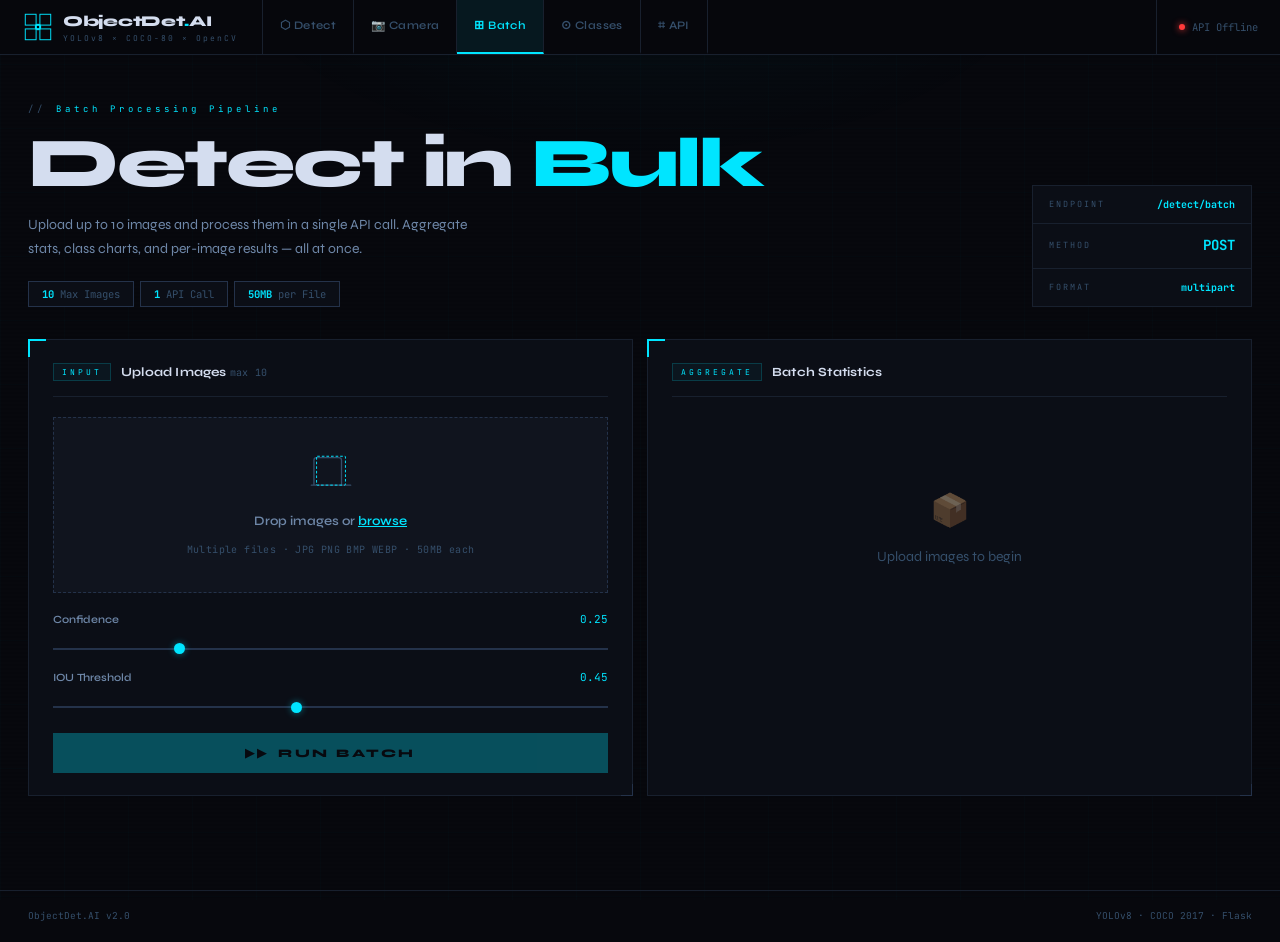
==== commit eea3ddca: "Initial commit - Object Detection System YOLOv8 based object detection system with: - FastAPI backen" ====
--- a/frontend/batch.html
+++ b/frontend/batch.html
@@ -2,43 +2,35 @@
 <html lang="en">
 <head>
 <meta charset="UTF-8"/><meta name="viewport" content="width=device-width,initial-scale=1.0"/>
-<title>Batch Processing — ObjectDet.AI</title>
-<meta name="description" content="Batch process up to 10 images at once with YOLOv8 object detection. Get aggregate stats and per-image results."/>
-<link href="https://fonts.googleapis.com/css2?family=Inter:wght@300;400;500;600;700;800;900&family=JetBrains+Mono:wght@300;400;500;700&display=swap" rel="stylesheet">
+<title>Batch — ObjectDet.AI</title>
+<link href="https://fonts.googleapis.com/css2?family=Syne:wght@400;500;600;700;800&family=JetBrains+Mono:wght@300;400;500;700&display=swap" rel="stylesheet">
 <link rel="stylesheet" href="css/style.css"/>
 </head>
 <body>
 <div class="bg-grid"></div><div class="bg-radial"></div><div class="scanline"></div>
 
-<!-- ══ HEADER ══ -->
 <header class="hdr">
   <div class="hdr-inner">
     <div class="logo">
       <svg class="logo-svg" viewBox="0 0 44 44" fill="none">
-        <rect x="4" y="4" width="15" height="15" rx="3" stroke="url(#lg1b)" stroke-width="1.8"/>
-        <rect x="25" y="4" width="15" height="15" rx="3" stroke="url(#lg2b)" stroke-width="1.8"/>
-        <rect x="4" y="25" width="15" height="15" rx="3" stroke="url(#lg3b)" stroke-width="1.8"/>
-        <rect x="25" y="25" width="15" height="15" rx="3" stroke="url(#lg4b)" stroke-width="1.8"/>
-        <circle cx="22" cy="22" r="5" fill="url(#lgcb)"/>
-        <defs>
-          <linearGradient id="lg1b" x1="4" y1="4" x2="19" y2="19"><stop stop-color="#00d4ff"/><stop offset="1" stop-color="#8b5cf6"/></linearGradient>
-          <linearGradient id="lg2b" x1="25" y1="4" x2="40" y2="19"><stop stop-color="#8b5cf6"/><stop offset="1" stop-color="#ec4899"/></linearGradient>
-          <linearGradient id="lg3b" x1="4" y1="25" x2="19" y2="40"><stop stop-color="#10b981"/><stop offset="1" stop-color="#00d4ff"/></linearGradient>
-          <linearGradient id="lg4b" x1="25" y1="25" x2="40" y2="40"><stop stop-color="#f59e0b"/><stop offset="1" stop-color="#10b981"/></linearGradient>
-          <linearGradient id="lgcb" x1="17" y1="17" x2="27" y2="27"><stop stop-color="#00d4ff"/><stop offset="1" stop-color="#8b5cf6"/></linearGradient>
-        </defs>
+        <rect x="2"  y="2"  width="17" height="17" stroke="#00e5ff" stroke-width="1.5"/>
+        <rect x="25" y="2"  width="17" height="17" stroke="#00e5ff" stroke-width="1.5"/>
+        <rect x="2"  y="25" width="17" height="17" stroke="#00e5ff" stroke-width="1.5"/>
+        <rect x="25" y="25" width="17" height="17" stroke="#00e5ff" stroke-width="1.5"/>
+        <circle cx="22" cy="22" r="5" fill="#00e5ff"/>
+        <circle cx="22" cy="22" r="2" fill="#000"/>
       </svg>
       <div>
-        <div class="logo-name">ObjectDet<span style="color:#8b5cf6">.</span>AI</div>
+        <div class="logo-name">ObjectDet<span class="c-acc">.</span>AI</div>
         <div class="logo-tag">YOLOv8 × COCO-80 × OpenCV</div>
       </div>
     </div>
     <nav class="nav">
-      <a href="index.html"   class="nv">🎯 Detect</a>
+      <a href="index.html"   class="nv">⬡ Detect</a>
       <a href="camera.html"  class="nv">📷 Camera</a>
-      <a href="batch.html"   class="nv active">📦 Batch</a>
-      <a href="classes.html" class="nv">🗂️ Classes</a>
-      <a href="docs.html"    class="nv">📚 API</a>
+      <a href="batch.html"   class="nv active">⊞ Batch</a>
+      <a href="classes.html" class="nv">⊙ Classes</a>
+      <a href="docs.html"    class="nv">⌗ API</a>
     </nav>
     <div class="status-pill">
       <span class="sdot" id="sdot"></span>
@@ -47,28 +39,22 @@
   </div>
 </header>
 
-<!-- ══ HERO ══ -->
+<!-- HERO -->
 <section class="hero">
   <div class="hero-left">
     <div class="hero-eyebrow">Batch Processing Pipeline</div>
     <h1 class="hero-h1">Detect in <em>Bulk</em></h1>
-    <p class="hero-p">Upload up to 10 images and process them in a single API call. Get aggregate stats, class distribution charts, and per-image detection results — all at once.</p>
+    <p class="hero-p">Upload up to 10 images and process them in a single API call. Aggregate stats, class charts, and per-image results — all at once.</p>
     <div class="hero-chips">
       <div class="chip"><span>10</span> Max Images</div>
       <div class="chip"><span>1</span> API Call</div>
-      <div class="chip"><span>50MB</span> Per File</div>
-    </div>
-    <div style="display:flex;gap:10px;margin-top:20px;flex-wrap:wrap;">
-      <span class="stat-badge badge-orange">📦 Batch POST</span>
-      <span class="stat-badge badge-green">⚡ Parallel Processing</span>
-      <span class="stat-badge badge-purple">📊 Aggregate Stats</span>
+      <div class="chip"><span>50MB</span> per File</div>
     </div>
   </div>
   <div class="hero-meta">
     <div class="hm-row"><span class="hm-k">ENDPOINT</span><span class="hm-v" style="font-size:10px">/detect/batch</span></div>
-    <div class="hm-row"><span class="hm-k">METHOD</span><span class="hm-v" style="color:var(--purple)">POST</span></div>
-    <div class="hm-row"><span class="hm-k">FORMAT</span><span class="hm-v" style="font-size:11px">multipart</span></div>
-    <div class="hm-row"><span class="hm-k">MAX FILES</span><span class="hm-v" style="color:var(--orange)">10</span></div>
+    <div class="hm-row"><span class="hm-k">METHOD</span><span class="hm-v">POST</span></div>
+    <div class="hm-row"><span class="hm-k">FORMAT</span><span class="hm-v" style="font-size:10px">multipart</span></div>
   </div>
 </section>
 
@@ -76,27 +62,21 @@
   <div class="grid-2">
 
     <!-- INPUT -->
-    <section class="card card-orange">
+    <section class="card">
       <div class="card-hdr">
-        <span class="tag" style="color:var(--orange);border-color:rgba(245,158,11,0.25);background:rgba(245,158,11,0.08)">INPUT</span>
+        <span class="tag">INPUT</span>
         <h2>Upload Images <span style="font-family:var(--mono);font-size:10px;color:var(--txt3);font-weight:400">max 10</span></h2>
       </div>
 
       <div class="dropzone" id="dz">
         <div class="dz-idle" id="dzIdle">
           <div class="dz-icon">
-            <svg viewBox="0 0 64 64" fill="none" width="52" height="52">
-              <rect x="6" y="12" width="42" height="38" rx="5" stroke="url(#bdz1)" stroke-width="2"/>
-              <rect x="14" y="6" width="42" height="38" rx="5" stroke="url(#bdz2)" stroke-width="2" stroke-dasharray="4 3"/>
-              <path d="M20 36l8-9 8 9" stroke="url(#bdz3)" stroke-width="2" stroke-linecap="round" stroke-linejoin="round"/>
-              <defs>
-                <linearGradient id="bdz1" x1="6" y1="12" x2="48" y2="50"><stop stop-color="#f59e0b"/><stop offset="1" stop-color="#10b981"/></linearGradient>
-                <linearGradient id="bdz2" x1="14" y1="6" x2="56" y2="44"><stop stop-color="#10b981"/><stop offset="1" stop-color="#00d4ff"/></linearGradient>
-                <linearGradient id="bdz3" x1="20" y1="27" x2="36" y2="36"><stop stop-color="#f59e0b"/><stop offset="1" stop-color="#ec4899"/></linearGradient>
-              </defs>
+            <svg viewBox="0 0 64 64" fill="none">
+              <path d="M6 52V14a4 4 0 014-4h34a4 4 0 014 4v38M2 52h60" stroke="currentColor" stroke-width="2" stroke-linecap="round"/>
+              <rect x="10" y="8" width="44" height="44" rx="1" stroke="var(--acc)" stroke-width="1.5" stroke-dasharray="4 3"/>
             </svg>
           </div>
-          <p class="dz-title">Drop images or <span class="lnk" id="dzBrowse">browse files</span></p>
+          <p class="dz-title">Drop images or <span class="lnk" id="dzBrowse">browse</span></p>
           <p class="dz-hint">Multiple files · JPG PNG BMP WEBP · 50MB each</p>
         </div>
         <input type="file" id="fileIn" accept="image/*" multiple class="hidden"/>
@@ -115,7 +95,7 @@
         </div>
       </div>
 
-      <button class="run-btn" id="runBtn" disabled style="background:linear-gradient(135deg,var(--orange),var(--green))">
+      <button class="run-btn" id="runBtn" disabled>
         <span id="rIcon">▶▶</span>
         <span id="rLabel">Run Batch</span>
         <div class="ring hidden" id="ring"></div>
@@ -123,15 +103,11 @@
     </section>
 
     <!-- AGGREGATE STATS -->
-    <section class="card card-green">
-      <div class="card-hdr">
-        <span class="tag" style="color:var(--green);border-color:rgba(16,185,129,0.25);background:rgba(16,185,129,0.08)">AGGREGATE</span>
-        <h2>Batch Statistics</h2>
-      </div>
+    <section class="card">
+      <div class="card-hdr"><span class="tag">AGGREGATE</span><h2>Batch Statistics</h2></div>
       <div class="empty" id="empty">
         <div class="empty-icon">📦</div>
-        <p style="font-size:14px;font-weight:600">Upload images to begin</p>
-        <p class="empty-sub">Results will appear here after detection</p>
+        <p>Upload images to begin</p>
       </div>
       <div class="hidden" id="aggWrap">
         <div class="metrics" id="aggMetrics"></div>
@@ -154,10 +130,7 @@
 
 <footer class="footer">
   <div class="ft-inner">
-    <div class="ft-brand">
-      <div class="ft-dot" style="background:var(--orange)"></div>
-      <span>ObjectDet.AI v2.0 — Batch Processing</span>
-    </div>
+    <span>ObjectDet.AI v2.0</span>
     <span>YOLOv8 · COCO 2017 · Flask</span>
   </div>
 </footer>
@@ -201,13 +174,12 @@
   function renderList() {
     if (!files.length) { fileList.classList.add("hidden"); return; }
     fileList.classList.remove("hidden");
-    fileList.innerHTML = `<div style="display:flex;flex-direction:column;gap:8px;margin-top:12px">` +
+    fileList.innerHTML = `<div style="display:flex;flex-direction:column;gap:4px;margin-top:10px">` +
       files.map((f, i) => `
-        <div class="file-item">
-          <span style="font-size:16px">🖼️</span>
-          <span class="file-item-name">${f.name}</span>
-          <span class="file-item-size">${UI.fmtSize(f.size)}</span>
-          <span class="file-item-rm" onclick="removeFile(${i})">✕</span>
+        <div style="display:flex;align-items:center;gap:8px;background:var(--bg3);border:1px solid var(--ln);padding:6px 11px;font-size:11.5px;font-family:var(--mono)">
+          <span style="flex:1;overflow:hidden;text-overflow:ellipsis;white-space:nowrap;color:var(--txt2)">📄 ${f.name}</span>
+          <span style="color:var(--txt3)">${UI.fmtSize(f.size)}</span>
+          <span style="cursor:pointer;color:var(--red)" onclick="removeFile(${i})">✕</span>
         </div>`).join("") + "</div>";
   }
 
@@ -240,10 +212,10 @@
       const card = document.createElement("div"); card.className = "bcard";
       card.innerHTML = `${url ? `<img class="bcard-img" src="${url}" alt="${r.original_filename}" loading="lazy"/>` : ""}
         <div class="bcard-body">
-          <div class="bcard-name">📄 ${r.original_filename || "Image"}</div>
-          <div style="display:flex;gap:6px;flex-wrap:wrap;margin-top:8px">
-            <span class="stat-badge badge-cyan" style="padding:4px 10px;font-size:10px"><span>${r.total_objects}</span> objects</span>
-            <span class="stat-badge badge-green" style="padding:4px 10px;font-size:10px">⚡ ${r.inference_time_ms || 0}ms</span>
+          <div class="bcard-name">${r.original_filename || "Image"}</div>
+          <div style="display:flex;gap:5px;flex-wrap:wrap;margin-top:6px">
+            <span class="chip"><span>${r.total_objects}</span> objects</span>
+            <span class="chip"><span>${r.inference_time_ms || 0}ms</span></span>
           </div>
         </div>`;
       batchGrid.appendChild(card);
--- a/frontend/css/style.css
+++ b/frontend/css/style.css
@@ -1,2319 +1,562 @@
 /* ═══════════════════════════════════════════════════════════
-   ObjectDet.AI — Professional Redesign v4
-   Aesthetic: Vibrant · Colorful · Premium Dark UI
+   ObjectDet.AI — System Interface v3
+   Stack: Syne (UI/Display) · JetBrains Mono (Data/Code)
+   Aesthetic: Precision Instrument · Terminal OS · Dense Grid
    ═══════════════════════════════════════════════════════════ */
 
-@import url('https://fonts.googleapis.com/css2?family=Inter:wght@300;400;500;600;700;800;900&family=JetBrains+Mono:wght@300;400;500;700&display=swap');
+@import url('https://fonts.googleapis.com/css2?family=Syne:wght@400;500;600;700;800&family=JetBrains+Mono:wght@300;400;500;700&display=swap');
 
 :root {
-  /* Backgrounds */
-  --bg: #080b14;
-  --bg2: #0d1120;
-  --bg3: #111827;
-  --bg4: #16202e;
-
-  /* Borders */
-  --ln: #1e2d47;
-  --ln2: #2a3f5f;
-
-  /* Accent Palette */
-  --cyan: #00d4ff;
-  --purple: #8b5cf6;
-  --green: #10b981;
-  --orange: #f59e0b;
-  --pink: #ec4899;
-  --blue: #3b82f6;
-  --red: #ef4444;
-
-  /* Gradients */
-  --grad-hero: linear-gradient(135deg, #0f172a 0%, #1e1b4b 50%, #0f172a 100%);
-  --grad-cyan: linear-gradient(135deg, #00d4ff, #0ea5e9);
-  --grad-purple: linear-gradient(135deg, #8b5cf6, #7c3aed);
-  --grad-green: linear-gradient(135deg, #10b981, #059669);
-  --grad-orange: linear-gradient(135deg, #f59e0b, #d97706);
-  --grad-pink: linear-gradient(135deg, #ec4899, #db2777);
-
-  /* Text */
-  --txt: #e2e8f0;
-  --txt2: #94a3b8;
-  --txt3: #475569;
-
-  /* Font */
-  --mono: 'JetBrains Mono', monospace;
-  --sans: 'Inter', sans-serif;
-
-  /* Effects */
-  --glass: rgba(255, 255, 255, 0.04);
-  --glass-border: rgba(255, 255, 255, 0.08);
-  --glow-cyan: 0 0 30px rgba(0, 212, 255, 0.35);
-  --glow-purple: 0 0 30px rgba(139, 92, 246, 0.35);
-}
-
-*,
-*::before,
-*::after {
-  box-sizing: border-box;
-  margin: 0;
-  padding: 0;
-}
-
-html {
-  scroll-behavior: smooth;
-}
-
+  --bg:     #07080d;
+  --bg2:    #0b0e16;
+  --bg3:    #10141e;
+  --bg4:    #141a26;
+  --ln:     #18202e;
+  --ln2:    #24324a;
+  --acc:    #00e5ff;
+  --acc-d:  rgba(0,229,255,.08);
+  --grn:    #00d97e;
+  --amb:    #f5a623;
+  --red:    #ff3a3a;
+  --txt:    #d4ddef;
+  --txt2:   #6e87a8;
+  --txt3:   #354f6b;
+  --mono:   'JetBrains Mono', monospace;
+  --sans:   'Syne', sans-serif;
+  --sh:     0 0 0 1px var(--ln), 0 20px 48px rgba(0,0,0,.6);
+}
+
+*, *::before, *::after { box-sizing: border-box; margin: 0; padding: 0; }
+html { scroll-behavior: smooth; }
 body {
   background: var(--bg);
   color: var(--txt);
   font-family: var(--sans);
   font-size: 14px;
-  line-height: 1.6;
+  line-height: 1.55;
   min-height: 100vh;
   overflow-x: hidden;
 }
-
-a {
-  color: inherit;
-  text-decoration: none;
-}
-
+a { color: inherit; text-decoration: none; }
 code {
   font-family: var(--mono);
-  background: rgba(0, 212, 255, 0.08);
-  padding: 2px 8px;
-  border-radius: 4px;
-  font-size: 11px;
-  color: var(--cyan);
-  border: 1px solid rgba(0, 212, 255, 0.15);
-}
-
-.hidden {
-  display: none !important;
-}
-
-.c-acc,
-.c-accent {
-  color: var(--cyan);
-}
-
-.lnk {
-  color: var(--cyan);
-  cursor: pointer;
-}
-
-a.lnk {
-  color: var(--cyan);
-  text-decoration: underline;
-}
-
-/* ── Animated Background ──────────────────────────────────── */
+  background: var(--bg3);
+  padding: 2px 7px; border-radius: 2px;
+  font-size: 11px; color: var(--acc);
+}
+.hidden { display: none !important; }
+.c-acc, .c-accent { color: var(--acc); }
+.lnk { color: var(--acc); cursor: pointer; text-decoration: underline; }
+a.lnk { color: var(--acc); text-decoration: underline; }
+
+/* ── Background ─────────────────────────────────────────── */
 .bg-grid {
-  position: fixed;
-  inset: 0;
-  z-index: 0;
-  pointer-events: none;
+  position: fixed; inset: 0; z-index: 0; pointer-events: none;
   background-image:
-    linear-gradient(rgba(0, 212, 255, 0.025) 1px, transparent 1px),
-    linear-gradient(90deg, rgba(0, 212, 255, 0.025) 1px, transparent 1px);
-  background-size: 60px 60px;
-}
-
+    linear-gradient(rgba(0,229,255,.014) 1px, transparent 1px),
+    linear-gradient(90deg, rgba(0,229,255,.014) 1px, transparent 1px);
+  background-size: 64px 64px;
+}
 .bg-radial {
-  position: fixed;
-  inset: 0;
-  z-index: 0;
-  pointer-events: none;
-  background:
-    radial-gradient(ellipse 60% 50% at 20% 0%, rgba(139, 92, 246, 0.12) 0%, transparent 60%),
-    radial-gradient(ellipse 50% 40% at 80% 0%, rgba(0, 212, 255, 0.10) 0%, transparent 60%);
-}
-
+  position: fixed; inset: 0; z-index: 0; pointer-events: none;
+  background: radial-gradient(ellipse 55% 38% at 50% -5%, rgba(0,229,255,.042) 0%, transparent 60%);
+}
 .scanline {
-  position: fixed;
-  inset: 0;
-  z-index: 1;
-  pointer-events: none;
-  background: repeating-linear-gradient(0deg, transparent, transparent 3px, rgba(0, 0, 0, 0.02) 3px, rgba(0, 0, 0, 0.02) 4px);
-}
-
-/* ── Header ───────────────────────────────────────────────── */
+  position: fixed; inset: 0; z-index: 1; pointer-events: none;
+  background: repeating-linear-gradient(0deg, transparent, transparent 2px, rgba(0,0,0,.035) 2px, rgba(0,0,0,.035) 4px);
+}
+
+/* ── Header ─────────────────────────────────────────────── */
 .hdr {
-  position: sticky;
-  top: 0;
-  z-index: 100;
-  background: rgba(8, 11, 20, 0.92);
-  backdrop-filter: blur(32px) saturate(1.5);
+  position: sticky; top: 0; z-index: 100;
+  background: rgba(7,8,13,.96);
+  backdrop-filter: blur(28px);
   border-bottom: 1px solid var(--ln);
-  box-shadow: 0 1px 0 rgba(0, 212, 255, 0.05);
-}
-
+}
 .hdr-inner {
-  max-width: 1440px;
-  margin: 0 auto;
-  display: flex;
-  align-items: stretch;
+  max-width: 1440px; margin: 0 auto;
+  display: flex; align-items: stretch; gap: 0;
+  padding: 0; height: 54px;
   padding-left: 24px;
+}
+.logo {
+  display: flex; align-items: center; gap: 11px;
   padding-right: 24px;
-  height: 60px;
-}
-
-@media(max-width: 768px) {
-  .hdr-inner {
-    padding-left: 16px;
-    padding-right: 16px;
-  }
-}
-
-.logo {
-  display: flex;
-  align-items: center;
-  gap: 12px;
-  padding-right: 28px;
   border-right: 1px solid var(--ln);
   flex-shrink: 0;
 }
-
-.logo-svg {
-  width: 32px;
-  height: 32px;
-}
-
-.logo-name {
-  font-size: 16px;
-  font-weight: 800;
-  letter-spacing: -0.5px;
-  background: linear-gradient(135deg, #fff 0%, var(--cyan) 100%);
-  -webkit-background-clip: text;
-  -webkit-text-fill-color: transparent;
-  background-clip: text;
-}
-
-.logo-tag {
-  font-size: 8px;
-  font-family: var(--mono);
-  color: var(--txt3);
-  letter-spacing: 2px;
-  margin-top: -2px;
-}
-
-.nav {
-  display: flex;
-  gap: 0;
-}
-
+.logo-svg { width: 28px; height: 28px; }
+.logo-name { font-family: var(--sans); font-size: 15px; font-weight: 800; letter-spacing: -0.3px; }
+.logo-tag  { font-size: 8px; font-family: var(--mono); color: var(--txt3); letter-spacing: 2px; margin-top: -1px; }
+
+.nav { display: flex; gap: 0; }
 .nv {
-  padding: 0 18px;
-  height: 60px;
-  display: flex;
-  align-items: center;
-  gap: 7px;
-  font-size: 12px;
-  font-weight: 600;
-  letter-spacing: 0.2px;
-  color: var(--txt3);
-  text-decoration: none;
+  padding: 0 17px; height: 54px;
+  display: flex; align-items: center;
+  font-size: 11.5px; font-weight: 600; letter-spacing: .4px;
+  color: var(--txt3); text-decoration: none;
   border-right: 1px solid var(--ln);
   border-bottom: 2px solid transparent;
-  transition: all 0.2s;
+  transition: color .15s, background .15s, border-color .15s;
   white-space: nowrap;
 }
-
-.nv:hover {
-  color: var(--txt);
-  background: rgba(255, 255, 255, 0.03);
-}
-
-.nv.active {
-  color: var(--cyan);
-  border-bottom-color: var(--cyan);
-  background: rgba(0, 212, 255, 0.06);
-}
+.nv:hover  { color: var(--txt2); background: rgba(255,255,255,.025); }
+.nv.active { color: var(--acc); border-bottom-color: var(--acc); background: var(--acc-d); }
 
 .status-pill {
   margin-left: auto;
-  display: flex;
-  align-items: center;
-  gap: 8px;
-  font-family: var(--mono);
-  font-size: 10px;
-  color: var(--txt3);
+  display: flex; align-items: center; gap: 7px;
+  font-family: var(--mono); font-size: 10.5px; color: var(--txt3);
   padding: 0 22px;
   border-left: 1px solid var(--ln);
   flex-shrink: 0;
 }
-
 .sdot {
-  width: 7px;
-  height: 7px;
-  border-radius: 50%;
-  background: var(--txt3);
-  transition: all 0.4s;
-  flex-shrink: 0;
-}
-
-.sdot.on {
-  background: var(--green);
-  box-shadow: 0 0 10px var(--green);
-  animation: sdpulse 2s ease infinite;
-}
-
-.sdot.off {
-  background: var(--red);
-  box-shadow: 0 0 10px var(--red);
-}
-
-@keyframes sdpulse {
-
-  0%,
-  100% {
-    opacity: 1
-  }
-
-  50% {
-    opacity: 0.4
-  }
-}
-
-/* ── Hero Banner ──────────────────────────────────────────── */
+  width: 6px; height: 6px; border-radius: 50%;
+  background: var(--txt3); transition: all .4s; flex-shrink: 0;
+}
+.sdot.on  { background: var(--grn); box-shadow: 0 0 7px var(--grn); animation: sdpulse 2.5s ease infinite; }
+.sdot.off { background: var(--red); box-shadow: 0 0 7px var(--red); }
+@keyframes sdpulse { 0%,100%{opacity:1} 50%{opacity:.45} }
+
+/* ── Hero ───────────────────────────────────────────────── */
 .hero {
-  position: relative;
-  z-index: 2;
-  padding: 40px 28px 32px;
-  max-width: 1440px;
-  margin: 0 auto;
+  position: relative; z-index: 2;
+  padding: 48px 28px 32px;
+  max-width: 1440px; margin: 0 auto;
   display: grid;
-  grid-template-columns: 1fr 240px;
-  align-items: end;
-  gap: 40px;
-}
-
-@media(max-width: 1024px) {
-  .hero {
-    gap: 32px;
-  }
-}
-
+  grid-template-columns: 1fr 220px;
+  align-items: end; gap: 48px;
+}
 @media(max-width: 900px) {
-  .hero {
-    grid-template-columns: 1fr;
-    padding: 32px 24px 28px;
-  }
-
-  .hero-meta {
-    display: none;
-  }
-}
-
-@media(max-width: 640px) {
-  .hero {
-    padding: 24px 16px 20px;
-  }
-}
-
+  .hero { grid-template-columns: 1fr; }
+  .hero-meta { display: none; }
+}
 .hero-eyebrow {
-  display: inline-flex;
-  align-items: center;
-  gap: 8px;
-  font-family: var(--mono);
-  font-size: 10px;
-  letter-spacing: 3px;
-  color: var(--cyan);
-  margin-bottom: 16px;
-  background: rgba(0, 212, 255, 0.08);
-  border: 1px solid rgba(0, 212, 255, 0.2);
-  padding: 4px 14px;
-  border-radius: 2px;
-  text-transform: uppercase;
-}
-
-.hero-eyebrow::before {
-  content: '▶';
-  font-size: 8px;
-  opacity: 0.7;
-}
-
+  font-family: var(--mono); font-size: 9px;
+  letter-spacing: 4px; color: var(--acc);
+  margin-bottom: 14px;
+  display: flex; align-items: center; gap: 10px;
+}
+.hero-eyebrow::before { content: '//'; color: var(--txt3); }
 .hero-h1 {
-  font-size: clamp(32px, 6.5vw, 72px);
-  font-weight: 900;
-  letter-spacing: -2px;
-  line-height: 1.1;
-  color: #fff;
-  margin-bottom: 16px;
-}
-
-@media(max-width: 640px) {
-  .hero-h1 {
-    font-size: 28px;
-  }
-}
-
-.hero-h1 em {
-  font-style: normal;
-  background: linear-gradient(135deg, var(--cyan) 0%, var(--purple) 100%);
-  -webkit-background-clip: text;
-  -webkit-text-fill-color: transparent;
-  background-clip: text;
-}
-
+  font-size: clamp(36px, 6.5vw, 70px);
+  font-weight: 800; letter-spacing: -2.5px;
+  line-height: .92; color: var(--txt);
+  margin-bottom: 18px;
+}
+.hero-h1 em { color: var(--acc); font-style: normal; }
 .hero-p {
-  font-size: 15px;
-  color: var(--txt2);
-  max-width: 480px;
-  line-height: 1.75;
-  font-weight: 400;
-  margin-bottom: 16px;
-}
-
-@media(max-width: 640px) {
-  .hero-p {
-    font-size: 14px;
-  }
-}
-
-.hero-chips {
-  display: flex;
-  gap: 8px;
-  flex-wrap: wrap;
-  margin-top: 24px;
-}
-
+  font-size: 14px; color: var(--txt2);
+  max-width: 440px; line-height: 1.7; font-weight: 400;
+}
+.hero-chips { display: flex; gap: 6px; flex-wrap: wrap; margin-top: 20px; }
 .chip {
-  padding: 6px 16px;
-  border: 1px solid var(--ln2);
-  border-radius: 6px;
-  font-family: var(--mono);
-  font-size: 10.5px;
-  color: var(--txt3);
-  background: var(--bg2);
-  transition: all 0.2s;
-}
-
-.chip span {
-  color: var(--cyan);
-  font-weight: 700;
-}
-
+  padding: 4px 13px;
+  border: 1px solid var(--ln2); border-radius: 0;
+  font-family: var(--mono); font-size: 10.5px;
+  color: var(--txt3); background: var(--bg2);
+}
+.chip span { color: var(--acc); font-weight: 700; }
 .chip-live {
-  cursor: pointer;
-  border-color: rgba(0, 212, 255, 0.3);
-  color: var(--cyan);
-  background: rgba(0, 212, 255, 0.06);
-}
-
-.chip-live:hover {
-  background: rgba(0, 212, 255, 0.12);
-  box-shadow: var(--glow-cyan);
-}
-
-/* hero meta panel */
+  cursor: pointer; border-color: rgba(0,229,255,.22); color: var(--acc);
+  transition: background .2s;
+}
+.chip-live:hover { background: var(--acc-d); }
+
+/* hero right panel */
 .hero-meta {
-  border: 1px solid var(--ln);
-  background: var(--bg2);
-  border-radius: 12px;
-  overflow: hidden;
-}
-
+  border: 1px solid var(--ln); background: var(--bg2);
+}
 .hm-row {
-  padding: 12px 18px;
+  padding: 11px 16px;
   border-bottom: 1px solid var(--ln);
-  display: flex;
-  justify-content: space-between;
-  align-items: center;
-}
-
-.hm-row:last-child {
-  border-bottom: none;
-}
-
-.hm-k {
-  font-family: var(--mono);
-  font-size: 8.5px;
-  letter-spacing: 2px;
-  color: var(--txt3);
-  text-transform: uppercase;
-}
-
-.hm-v {
-  font-family: var(--mono);
-  font-size: 14px;
-  font-weight: 700;
-  color: var(--cyan);
-}
-
-/* Hero Image Banner */
-.hero-img-banner {
-  position: relative;
-  z-index: 2;
-  width: 100%;
-  max-height: 360px;
-  overflow: hidden;
-  margin-bottom: 28px;
-}
-
-.hero-img-banner img {
-  width: 100%;
-  height: auto;
-  max-height: 360px;
-  object-fit: cover;
-  display: block;
-}
-
-.hero-img-banner::after {
-  content: '';
-  position: absolute;
-  inset: 0;
-  background: linear-gradient(180deg, transparent 40%, var(--bg) 100%),
-    linear-gradient(90deg, rgba(139, 92, 246, 0.15) 0%, transparent 50%, rgba(0, 212, 255, 0.1) 100%);
-}
-
-/* ── Mode Tabs ────────────────────────────────────────────── */
+  display: flex; justify-content: space-between; align-items: center;
+}
+.hm-row:last-child { border-bottom: none; }
+.hm-k { font-family: var(--mono); font-size: 8.5px; letter-spacing: 2px; color: var(--txt3); }
+.hm-v { font-family: var(--mono); font-size: 14px; font-weight: 700; color: var(--acc); }
+
+/* ── Mode Tabs ──────────────────────────────────────────── */
 .mode-tabs {
-  display: flex;
-  gap: 0;
-  margin-bottom: 20px;
+  display: flex; gap: 0; margin-bottom: 16px;
   border-bottom: 1px solid var(--ln);
 }
-
 .mtab {
-  display: flex;
-  align-items: center;
-  gap: 8px;
-  padding: 10px 22px;
-  font-size: 12.5px;
-  font-weight: 600;
-  cursor: pointer;
-  border: none;
-  border-bottom: 2px solid transparent;
-  background: transparent;
-  color: var(--txt3);
-  transition: all 0.2s;
-  margin-bottom: -1px;
-}
-
-.mtab:hover { color: var(--txt); background: rgba(255,255,255,0.03); }
-.mtab.active { color: var(--cyan); border-bottom-color: var(--cyan); background: rgba(0,212,255,0.06); }
-
-.wrap {
-  position: relative;
-  z-index: 2;
-  max-width: 1440px;
-  margin: 0 auto;
-  padding: 0 28px 90px;
-}
-
-.grid-2 {
-  display: grid;
-  grid-template-columns: 1fr 1fr;
-  gap: 24px;
-  margin-bottom: 24px;
-}
-
-@media(max-width: 1024px) {
-  .grid-2 {
-    gap: 20px;
-  }
-}
-
-@media(max-width: 900px) {
-  .grid-2 {
-    grid-template-columns: 1fr;
-    gap: 20px;
-    margin-bottom: 20px;
-  }
-}
-
-@media(max-width: 640px) {
-  .wrap {
-    padding: 0 16px 60px;
-  }
-
-  .grid-2 {
-    gap: 16px;
-  }
-}
-
-/* ── Cards ────────────────────────────────────────────────── */
+  display: flex; align-items: center; gap: 8px;
+  padding: 9px 20px;
+  font-size: 12px; font-weight: 700; letter-spacing: .3px;
+  cursor: pointer; border: none; border-bottom: 2px solid transparent;
+  background: transparent; color: var(--txt3);
+  transition: all .15s; margin-bottom: -1px;
+}
+.mtab:hover  { color: var(--txt2); }
+.mtab.active { color: var(--acc); border-bottom-color: var(--acc); }
+
+/* ── Layout ─────────────────────────────────────────────── */
+.wrap { position: relative; z-index: 2; max-width: 1440px; margin: 0 auto; padding: 0 28px 80px; }
+.grid-2 { display: grid; grid-template-columns: 1fr 1fr; gap: 14px; margin-bottom: 14px; }
+@media(max-width: 900px) { .grid-2 { grid-template-columns: 1fr; } }
+
+/* ── Panel / Card ───────────────────────────────────────── */
 .card {
   background: var(--bg2);
   border: 1px solid var(--ln);
-  border-radius: 14px;
-  padding: 24px;
+  border-radius: 0;
+  padding: 22px 24px;
   position: relative;
-  overflow: hidden;
-  transition: border-color 0.3s, box-shadow 0.3s;
-}
-
-.card:hover {
-  border-color: rgba(0, 212, 255, 0.2);
-  box-shadow: 0 0 40px rgba(0, 212, 255, 0.06);
-}
-
-/* Gradient top border accent */
+  overflow: visible;
+}
+/* top-left accent corner */
 .card::before {
   content: '';
-  position: absolute;
-  top: 0;
-  left: 0;
-  right: 0;
-  height: 2px;
-  background: linear-gradient(90deg, var(--purple), var(--cyan), var(--green));
-  opacity: 0.6;
-  border-radius: 14px 14px 0 0;
+  position: absolute; top: -1px; left: -1px;
+  width: 18px; height: 18px;
+  border-top: 2px solid var(--acc);
+  border-left: 2px solid var(--acc);
+  pointer-events: none; z-index: 1;
+}
+/* bottom-right accent corner */
+.card::after {
+  content: '';
+  position: absolute; bottom: -1px; right: -1px;
+  width: 12px; height: 12px;
+  border-bottom: 1px solid var(--ln2);
+  border-right: 1px solid var(--ln2);
+  pointer-events: none; z-index: 1;
 }
 
 .card-hdr {
-  display: flex;
-  align-items: center;
-  gap: 12px;
-  margin-bottom: 22px;
-  flex-wrap: wrap;
-  padding-bottom: 16px;
+  display: flex; align-items: center; gap: 10px;
+  margin-bottom: 20px; flex-wrap: wrap;
+  padding-bottom: 14px;
   border-bottom: 1px solid var(--ln);
 }
-
 .tag {
-  font-family: var(--mono);
-  font-size: 8px;
-  letter-spacing: 2.5px;
-  color: var(--cyan);
-  padding: 3px 10px;
-  border: 1px solid rgba(0, 212, 255, 0.22);
-  background: rgba(0, 212, 255, 0.06);
-  border-radius: 4px;
-  text-transform: uppercase;
-}
-
-.card-hdr h2 {
-  font-size: 14px;
-  font-weight: 700;
-  color: var(--txt);
-}
-
-.card-actions {
-  display: flex;
-  gap: 8px;
-  margin-left: auto;
-}
-
-/* Colored variant cards */
-.card-cyan {
-  border-color: rgba(0, 212, 255, 0.2);
-  background: linear-gradient(135deg, rgba(0, 212, 255, 0.05), var(--bg2));
-}
-
-.card-purple {
-  border-color: rgba(139, 92, 246, 0.2);
-  background: linear-gradient(135deg, rgba(139, 92, 246, 0.05), var(--bg2));
-}
-
-.card-green {
-  border-color: rgba(16, 185, 129, 0.2);
-  background: linear-gradient(135deg, rgba(16, 185, 129, 0.05), var(--bg2));
-}
-
-.card-orange {
-  border-color: rgba(245, 158, 11, 0.2);
-  background: linear-gradient(135deg, rgba(245, 158, 11, 0.05), var(--bg2));
-}
-
-/* ── Drop Zone ────────────────────────────────────────────── */
+  font-family: var(--mono); font-size: 8px;
+  letter-spacing: 3px; color: var(--acc);
+  padding: 2px 8px;
+  border: 1px solid rgba(0,229,255,.18);
+  background: rgba(0,229,255,.04);
+}
+.card-hdr h2 { font-size: 12.5px; font-weight: 700; color: var(--txt); letter-spacing: .2px; }
+.card-actions { display: flex; gap: 6px; margin-left: auto; }
+
+/* ── Dropzone ───────────────────────────────────────────── */
 .dropzone {
-  border: 2px dashed var(--ln2);
+  border: 1px dashed var(--ln2);
   background: var(--bg3);
-  border-radius: 10px;
-  min-height: 180px;
-  display: flex;
-  align-items: center;
-  justify-content: center;
-  cursor: pointer;
-  transition: all 0.25s;
-  position: relative;
-  overflow: hidden;
-  margin-bottom: 20px;
-}
-
-@media(max-width: 640px) {
-  .dropzone {
-    min-height: 160px;
-  }
-}
-
-.dropzone:hover,
-.dropzone.drag {
-  border-color: rgba(0, 212, 255, 0.5);
-  background: rgba(0, 212, 255, 0.03);
-  box-shadow: 0 0 30px rgba(0, 212, 255, 0.08) inset;
-}
-
+  min-height: 176px;
+  display: flex; align-items: center; justify-content: center;
+  cursor: pointer; transition: border-color .2s, background .2s;
+  position: relative; overflow: hidden; margin-bottom: 18px;
+}
+.dropzone:hover, .dropzone.drag {
+  border-color: rgba(0,229,255,.55);
+  background: rgba(0,229,255,.025);
+}
+/* scan line animation on hover */
 .dropzone::before {
-  content: '';
-  position: absolute;
-  left: 0;
-  width: 100%;
-  height: 2px;
-  background: linear-gradient(90deg, transparent 0%, var(--cyan) 50%, transparent 100%);
-  opacity: 0;
-  top: 0;
-  transition: opacity 0.25s;
-}
-
-.dropzone:hover::before,
-.dropzone.drag::before {
-  opacity: 0.8;
-  animation: dzScan 2.2s linear infinite;
-}
-
-@keyframes dzScan {
-  from {
-    top: 0
-  }
-
-  to {
-    top: calc(100% - 2px)
-  }
-}
+  content: ''; position: absolute;
+  left: 0; width: 100%; height: 1px;
+  background: linear-gradient(90deg, transparent 0%, var(--acc) 50%, transparent 100%);
+  opacity: 0; top: 0;
+  transition: opacity .25s;
+}
+.dropzone:hover::before, .dropzone.drag::before {
+  opacity: .6;
+  animation: dzScan 2s linear infinite;
+}
+@keyframes dzScan { from{top:0} to{top:calc(100% - 1px)} }
 
 .dz-idle {
-  display: flex;
-  flex-direction: column;
-  align-items: center;
-  gap: 12px;
-  padding: 32px 20px;
-  text-align: center;
-}
-
-@media(max-width: 640px) {
-  .dz-idle {
-    padding: 24px 16px;
-  }
-}
-
-.dz-icon {
-  color: var(--txt3);
-}
-
-.dz-icon svg {
-  width: 48px;
-  height: 48px;
-}
-
-.dz-title {
-  font-size: 14px;
-  font-weight: 600;
-  color: var(--txt2);
-}
-
-.dz-hint {
-  font-family: var(--mono);
-  font-size: 10px;
-  color: var(--txt3);
-  letter-spacing: 0.4px;
-}
-
+  display: flex; flex-direction: column;
+  align-items: center; gap: 11px; padding: 30px 20px; text-align: center;
+}
+.dz-icon { color: var(--txt3); }
+.dz-icon svg { width: 42px; height: 42px; }
+.dz-title { font-size: 13px; font-weight: 600; color: var(--txt2); }
+.dz-hint  { font-family: var(--mono); font-size: 10px; color: var(--txt3); letter-spacing: .4px; }
 .dz-preview {
-  position: relative;
-  padding: 12px;
-}
-
-.dz-preview img {
-  max-height: 260px;
-  max-width: 100%;
-  object-fit: contain;
-  border-radius: 6px;
-}
-
-@media(max-width: 640px) {
-  .dz-preview {
-    min-height: 160px;
-  }
-
-  .dz-preview img {
-    max-height: 200px;
-  }
-}
-}
-
+  position: relative; width: 100%; height: 100%;
+  display: flex; align-items: center; justify-content: center; min-height: 176px;
+}
+.dz-preview img { max-height: 260px; max-width: 100%; object-fit: contain; }
 .clr-btn {
-  position: absolute;
-  top: 10px;
-  right: 10px;
-  padding: 4px 10px;
-  background: rgba(239, 68, 68, 0.12);
-  border: 1px solid rgba(239, 68, 68, 0.3);
-  color: var(--red);
-  font-family: var(--mono);
-  font-size: 10px;
-  cursor: pointer;
-  border-radius: 4px;
-  transition: all 0.2s;
-}
-
-.clr-btn:hover {
-  background: rgba(239, 68, 68, 0.22);
-}
-
-/* ── Settings ─────────────────────────────────────────────── */
-.settings {
-  display: flex;
-  flex-direction: column;
-  gap: 16px;
-  margin-bottom: 20px;
-}
-
+  position: absolute; top: 10px; right: 10px;
+  padding: 3px 9px; background: rgba(255,58,58,.1);
+  border: 1px solid rgba(255,58,58,.3); color: var(--red);
+  font-family: var(--mono); font-size: 10px; cursor: pointer; transition: all .2s;
+}
+.clr-btn:hover { background: rgba(255,58,58,.2); }
+
+/* ── Settings ───────────────────────────────────────────── */
+.settings { display: flex; flex-direction: column; gap: 13px; margin-bottom: 18px; }
 .sg label {
-  display: flex;
-  justify-content: space-between;
-  font-size: 11.5px;
-  font-weight: 600;
-  color: var(--txt2);
-  margin-bottom: 8px;
-}
-
-.sv {
-  font-family: var(--mono);
-  color: var(--cyan);
-  font-weight: 500;
-}
-
-.sg.full {
-  grid-column: 1 / -1;
-}
-
+  display: flex; justify-content: space-between;
+  font-size: 11px; font-weight: 600; color: var(--txt2); margin-bottom: 7px;
+}
+.sv { font-family: var(--mono); color: var(--acc); font-weight: 400; }
+.sg.full { grid-column: 1 / -1; }
 .slider {
-  width: 100%;
-  -webkit-appearance: none;
-  appearance: none;
-  height: 4px;
-  background: var(--ln2);
-  outline: none;
-  cursor: pointer;
-  border-radius: 2px;
-}
-
+  width: 100%; -webkit-appearance: none; appearance: none;
+  height: 2px; background: var(--ln2); outline: none; cursor: pointer;
+}
 .slider::-webkit-slider-thumb {
-  -webkit-appearance: none;
-  width: 14px;
-  height: 14px;
-  background: var(--cyan);
-  border-radius: 50%;
-  cursor: pointer;
-  box-shadow: 0 0 10px rgba(0, 212, 255, 0.5);
-  transition: transform 0.15s;
-}
-
-.slider::-webkit-slider-thumb:hover {
-  transform: scale(1.2);
-}
-
+  -webkit-appearance: none; width: 11px; height: 11px;
+  background: var(--acc); border-radius: 50%; cursor: pointer;
+  box-shadow: 0 0 7px rgba(0,229,255,.45);
+}
 .txt-in {
-  width: 100%;
-  padding: 9px 13px;
-  background: var(--bg3);
-  border: 1px solid var(--ln2);
-  color: var(--txt);
-  font-family: var(--mono);
-  font-size: 12px;
-  border-radius: 8px;
-  outline: none;
-  transition: border-color 0.2s, box-shadow 0.2s;
-}
-
-.txt-in:focus {
-  border-color: rgba(0, 212, 255, 0.5);
-  box-shadow: 0 0 0 3px rgba(0, 212, 255, 0.08);
-}
-
-select.txt-in {
-  cursor: pointer;
-}
-
-/* ── Run Button ───────────────────────────────────────────── */
+  width: 100%; padding: 8px 12px;
+  background: var(--bg3); border: 1px solid var(--ln2);
+  color: var(--txt); font-family: var(--mono); font-size: 11.5px;
+  border-radius: 0; outline: none; transition: border-color .2s;
+}
+.txt-in:focus { border-color: var(--acc); }
+select.txt-in { cursor: pointer; }
+
+/* ── Run Button ─────────────────────────────────────────── */
 .run-btn {
-  width: 100%;
-  padding: 14px;
-  background: linear-gradient(135deg, var(--cyan), var(--blue));
-  color: #fff;
-  font-weight: 800;
-  border: none;
-  cursor: pointer;
-  font-family: var(--sans);
-  font-size: 12px;
-  letter-spacing: 1.5px;
-  text-transform: uppercase;
-  display: flex;
-  align-items: center;
-  justify-content: center;
-  gap: 10px;
-  transition: all 0.25s;
-  position: relative;
-  overflow: hidden;
-  border-radius: 10px;
-  box-shadow: 0 4px 20px rgba(0, 212, 255, 0.2);
-}
-
+  width: 100%; padding: 13px;
+  background: var(--acc); color: #000;
+  border: none; cursor: pointer;
+  font-family: var(--sans); font-size: 11.5px; font-weight: 800;
+  letter-spacing: 2.5px; text-transform: uppercase;
+  display: flex; align-items: center; justify-content: center; gap: 10px;
+  transition: box-shadow .2s, opacity .2s;
+  position: relative; overflow: hidden;
+}
 .run-btn::before {
   content: '';
-  position: absolute;
-  inset: 0;
-  background: linear-gradient(90deg, transparent 0%, rgba(255, 255, 255, 0.2) 50%, transparent 100%);
+  position: absolute; inset: 0;
+  background: linear-gradient(90deg, transparent 0%, rgba(255,255,255,.18) 50%, transparent 100%);
   transform: translateX(-100%);
 }
-
-.run-btn:hover:not(:disabled)::before {
-  animation: btnShine 0.6s ease forwards;
-}
-
-@keyframes btnShine {
-  to {
-    transform: translateX(100%);
-  }
-}
-
-.run-btn:hover:not(:disabled) {
-  box-shadow: 0 6px 30px rgba(0, 212, 255, 0.4);
-  transform: translateY(-1px);
-}
-
-.run-btn:disabled {
-  opacity: 0.36;
-  cursor: not-allowed;
-  transform: none;
-}
+.run-btn:hover:not(:disabled)::before { animation: btnShine .5s ease forwards; }
+@keyframes btnShine { to{ transform: translateX(100%); } }
+.run-btn:hover:not(:disabled) { box-shadow: 0 0 28px rgba(0,229,255,.4); }
+.run-btn:disabled { opacity: .3; cursor: not-allowed; }
 
 .ring {
-  width: 14px;
-  height: 14px;
-  border-radius: 50%;
-  border: 2px solid rgba(255, 255, 255, 0.3);
-  border-top-color: #fff;
-  animation: spin 0.65s linear infinite;
-}
-
-@keyframes spin {
-  to {
-    transform: rotate(360deg);
-  }
-}
+  width: 13px; height: 13px; border-radius: 50%;
+  border: 2px solid #000; border-top-color: transparent;
+  animation: spin .65s linear infinite;
+}
+@keyframes spin { to{ transform: rotate(360deg); } }
 
 .sm-btn {
-  padding: 6px 14px;
-  font-size: 11px;
-  font-weight: 600;
-  cursor: pointer;
-  border: 1px solid var(--ln2);
-  background: var(--bg3);
-  color: var(--txt2);
-  transition: all 0.2s;
-  font-family: var(--mono);
-  border-radius: 6px;
-}
-
-.sm-btn:hover {
-  border-color: var(--cyan);
-  color: var(--cyan);
-  background: rgba(0, 212, 255, 0.06);
-}
-
-/* ── Empty State ──────────────────────────────────────────── */
+  padding: 5px 13px; font-size: 10.5px; font-weight: 700;
+  cursor: pointer; border: 1px solid var(--ln2); background: var(--bg3);
+  color: var(--txt2); transition: all .18s; font-family: var(--mono); border-radius: 0;
+}
+.sm-btn:hover { border-color: var(--acc); color: var(--acc); }
+
+/* ── Empty State ────────────────────────────────────────── */
 .empty {
-  display: flex;
-  flex-direction: column;
-  align-items: center;
-  justify-content: center;
-  gap: 12px;
-  min-height: 240px;
-  text-align: center;
-  color: var(--txt3);
-}
-
-.empty-icon {
-  font-size: 40px;
-  opacity: 0.45;
-}
-
-.empty-sub {
-  font-size: 12px;
-}
-
-/* ── Results ──────────────────────────────────────────────── */
+  display: flex; flex-direction: column;
+  align-items: center; justify-content: center;
+  gap: 10px; min-height: 220px; text-align: center; color: var(--txt3);
+}
+.empty-icon { font-size: 32px; opacity: .4; }
+.empty-sub  { font-size: 12px; }
+
+/* ── Results ────────────────────────────────────────────── */
 .res-img-wrap {
+  position: relative; overflow: hidden;
+  background: #000; border: 1px solid var(--ln);
+  margin-bottom: 14px;
+}
+.res-img-wrap img { width: 100%; max-height: 420px; object-fit: contain; display: block; }
+.img-hud {
+  position: absolute; top: 8px; right: 8px;
+  font-family: var(--mono); font-size: 10px; color: var(--acc);
+  background: rgba(0,0,0,.88); border: 1px solid var(--ln2);
+  padding: 3px 9px;
+}
+
+.metrics {
+  display: grid; grid-template-columns: repeat(auto-fit, minmax(110px,1fr));
+  gap: 1px; background: var(--ln); margin-bottom: 14px;
+  border: 1px solid var(--ln);
+}
+.mc { background: var(--bg3); padding: 13px 14px; text-align: center; }
+.mc-val { font-size: 22px; font-weight: 800; color: var(--acc); line-height: 1; font-family: var(--mono); }
+.mc-lbl { font-size: 8.5px; font-family: var(--mono); color: var(--txt3); margin-top: 5px; letter-spacing: 1.5px; text-transform: uppercase; }
+
+.class-pills { display: flex; gap: 5px; flex-wrap: wrap; margin-bottom: 13px; }
+.cpill { display: inline-flex; align-items: center; padding: 3px 10px; font-size: 11px; font-weight: 700; border-radius: 0; }
+
+/* ── Table ──────────────────────────────────────────────── */
+.tbl-wrap { overflow-x: auto; border: 1px solid var(--ln); margin-bottom: 14px; }
+table.dtbl { width: 100%; border-collapse: collapse; font-size: 12px; }
+.dtbl th {
+  background: var(--bg3); padding: 8px 14px;
+  font-family: var(--mono); font-size: 8.5px; letter-spacing: 1.5px;
+  color: var(--txt3); text-align: left;
+  border-bottom: 1px solid var(--ln); white-space: nowrap; text-transform: uppercase;
+}
+.dtbl td { padding: 9px 14px; border-bottom: 1px solid var(--ln); vertical-align: middle; }
+.dtbl tr:last-child td { border: none; }
+.dtbl tr:hover td { background: rgba(0,229,255,.02); }
+.mono12 { font-family: var(--mono); font-size: 10.5px; color: var(--txt3); }
+.conf-row { display: flex; align-items: center; gap: 8px; }
+.cbar { height: 3px; border-radius: 0; }
+
+/* ── Chart ──────────────────────────────────────────────── */
+.chart { display: flex; flex-direction: column; gap: 6px; }
+.ch-row { display: flex; align-items: center; gap: 10px; }
+.ch-lbl { font-family: var(--mono); font-size: 10.5px; color: var(--txt2); min-width: 88px; text-align: right; }
+.ch-track { flex: 1; height: 16px; background: var(--bg3); overflow: hidden; border: 1px solid var(--ln); }
+.ch-fill  { height: 100%; transition: width .9s cubic-bezier(.4,0,.2,1); }
+.ch-cnt   { font-family: var(--mono); font-size: 10.5px; color: var(--txt3); min-width: 20px; }
+
+/* ── Dataset Card ───────────────────────────────────────── */
+.dataset-card { margin-top: 0; }
+.ds-grid {
+  display: grid; grid-template-columns: repeat(auto-fit, minmax(240px,1fr));
+  gap: 1px; background: var(--ln); border: 1px solid var(--ln);
+}
+.ds-block { background: var(--bg3); padding: 20px; }
+.ds-step  { font-family: var(--mono); font-size: 8px; letter-spacing: 3px; color: var(--acc); margin-bottom: 7px; }
+.ds-title { font-size: 13px; font-weight: 700; margin-bottom: 8px; }
+.ds-code  { font-family: var(--mono); font-size: 10.5px; color: #7dd3fc; background: rgba(0,0,0,.4); border: 1px solid var(--ln2); padding: 8px 12px; margin-bottom: 8px; }
+.ds-desc  { font-size: 12px; color: var(--txt2); line-height: 1.6; }
+.ds-tree  { font-family: var(--mono); font-size: 10.5px; color: var(--txt2); line-height: 1.7; background: rgba(0,0,0,.35); border: 1px solid var(--ln2); padding: 12px; overflow-x: auto; }
+.c-acc    { color: var(--acc); }
+
+/* ── Error bar ──────────────────────────────────────────── */
+.error-bar {
+  display: flex; align-items: center; justify-content: space-between;
+  margin-top: 10px; padding: 9px 14px;
+  background: rgba(255,58,58,.08); border: 1px solid rgba(255,58,58,.25);
+  color: var(--red); font-family: var(--mono); font-size: 11px;
+}
+.error-bar button { background: none; border: none; color: var(--red); cursor: pointer; font-size: 16px; }
+
+/* ── Batch Grid ─────────────────────────────────────────── */
+.batch-grid {
+  display: grid; grid-template-columns: repeat(auto-fill, minmax(250px,1fr));
+  gap: 1px; background: var(--ln); border: 1px solid var(--ln);
+}
+.bcard { background: var(--bg3); overflow: hidden; }
+.bcard-img  { width: 100%; height: 158px; object-fit: contain; background: #000; display: block; }
+.bcard-body { padding: 12px; }
+.bcard-name { font-size: 10.5px; font-family: var(--mono); color: var(--txt3); margin-bottom: 6px; white-space: nowrap; overflow: hidden; text-overflow: ellipsis; }
+
+/* ── Classes ────────────────────────────────────────────── */
+.cat-tabs {
+  display: flex; gap: 0; flex-wrap: wrap; margin-bottom: 16px;
+  border-bottom: 1px solid var(--ln);
+}
+.ctab {
+  padding: 7px 14px; font-size: 10.5px; font-family: var(--mono);
+  cursor: pointer; border: none; border-bottom: 2px solid transparent;
+  color: var(--txt3); background: transparent;
+  transition: all .15s; margin-bottom: -1px; letter-spacing: .3px;
+}
+.ctab:hover { color: var(--txt2); }
+.ctab.act { color: var(--acc); border-bottom-color: var(--acc); }
+
+.cls-grid { display: grid; grid-template-columns: repeat(auto-fill, minmax(115px,1fr)); gap: 5px; }
+.cls-card {
+  padding: 10px 12px; border: 1px solid var(--ln);
+  background: var(--bg3); cursor: pointer;
+  transition: all .15s;
+}
+.cls-card:hover { border-color: rgba(0,229,255,.4); background: rgba(0,229,255,.035); }
+.cls-card.sel   { border-color: var(--acc); background: rgba(0,229,255,.07); }
+.cls-id   { font-family: var(--mono); font-size: 8px; color: var(--txt3); letter-spacing: .5px; }
+.cls-name { font-size: 11px; font-weight: 700; margin-top: 3px; }
+
+/* ── Toast ──────────────────────────────────────────────── */
+.toast {
+  position: fixed; bottom: 20px; right: 20px; z-index: 999;
+  padding: 10px 16px; font-family: var(--mono); font-size: 11px;
+  max-width: 300px; transform: translateY(130%); transition: transform .3s;
+  display: none;
+}
+.toast.show { transform: translateY(0); display: block; }
+.toast.ok  { background: rgba(0,217,126,.1); border: 1px solid rgba(0,217,126,.32); color: var(--grn); }
+.toast.err { background: rgba(255,58,58,.1);  border: 1px solid rgba(255,58,58,.3);  color: var(--red); }
+.toast.inf { background: rgba(0,229,255,.08); border: 1px solid rgba(0,229,255,.22); color: var(--acc); }
+
+/* ── JSON Modal ─────────────────────────────────────────── */
+.modal-bg { position: fixed; inset: 0; background: rgba(0,0,0,.88); z-index: 200; display: flex; align-items: center; justify-content: center; padding: 24px; }
+.modal {
+  background: var(--bg2); border: 1px solid var(--ln2);
+  width: 100%; max-width: 680px; max-height: 80vh;
+  display: flex; flex-direction: column;
   position: relative;
-  overflow: hidden;
-  background: #000;
-  border: 1px solid var(--ln);
-  margin-bottom: 16px;
-  border-radius: 10px;
-}
-
-.res-img-wrap img {
-  width: 100%;
-  max-height: 440px;
-  object-fit: contain;
-  display: block;
-}
-
-.img-hud {
-  position: absolute;
-  top: 10px;
-  right: 10px;
-  font-family: var(--mono);
-  font-size: 10px;
-  color: var(--cyan);
-  background: rgba(0, 0, 0, 0.85);
-  border: 1px solid rgba(0, 212, 255, 0.2);
-  padding: 4px 10px;
-  border-radius: 4px;
-  backdrop-filter: blur(8px);
-}
-
-.metrics {
-  display: grid;
-  grid-template-columns: repeat(auto-fit, minmax(110px, 1fr));
-  gap: 12px;
-  margin-bottom: 16px;
-}
-
-.mc {
-  background: var(--bg3);
-  padding: 16px;
-  text-align: center;
-  border-radius: 10px;
-  border: 1px solid var(--ln);
-  transition: border-color 0.2s;
-}
-
-.mc:nth-child(1) {
-  border-top: 2px solid var(--cyan);
-}
-
-.mc:nth-child(2) {
-  border-top: 2px solid var(--purple);
-}
-
-.mc:nth-child(3) {
-  border-top: 2px solid var(--green);
-}
-
-.mc:nth-child(4) {
-  border-top: 2px solid var(--orange);
-}
-
-.mc-val {
-  font-size: 26px;
-  font-weight: 800;
-  color: var(--cyan);
-  line-height: 1;
-  font-family: var(--mono);
-}
-
-.mc:nth-child(2) .mc-val {
-  color: var(--purple);
-}
-
-.mc:nth-child(3) .mc-val {
-  color: var(--green);
-}
-
-.mc:nth-child(4) .mc-val {
-  color: var(--orange);
-}
-
-.mc-lbl {
-  font-size: 9px;
-  font-family: var(--mono);
-  color: var(--txt3);
-  margin-top: 6px;
-  letter-spacing: 1.5px;
-  text-transform: uppercase;
-}
-
-.class-pills {
-  display: flex;
-  gap: 6px;
-  flex-wrap: wrap;
-  margin-bottom: 14px;
-}
-
-.cpill {
-  display: inline-flex;
-  align-items: center;
-  padding: 4px 12px;
-  font-size: 11px;
-  font-weight: 600;
-  border-radius: 20px;
-}
-
-/* ── Table ────────────────────────────────────────────────── */
-.tbl-wrap {
-  overflow-x: auto;
-  border: 1px solid var(--ln);
-  margin-bottom: 16px;
-  border-radius: 10px;
-}
-
-table.dtbl {
-  width: 100%;
-  border-collapse: collapse;
-  font-size: 12px;
-}
-
-.dtbl th {
-  background: var(--bg3);
-  padding: 10px 16px;
-  font-family: var(--mono);
-  font-size: 8.5px;
-  letter-spacing: 1.5px;
-  color: var(--txt3);
-  text-align: left;
-  border-bottom: 1px solid var(--ln);
-  white-space: nowrap;
-  text-transform: uppercase;
-}
-
-.dtbl td {
-  padding: 10px 16px;
-  border-bottom: 1px solid var(--ln);
-  vertical-align: middle;
-}
-
-.dtbl tr:last-child td {
-  border: none;
-}
-
-.dtbl tr:hover td {
-  background: rgba(0, 212, 255, 0.03);
-}
-
-.mono12 {
-  font-family: var(--mono);
-  font-size: 10.5px;
-  color: var(--txt3);
-}
-
-.conf-row {
-  display: flex;
-  align-items: center;
-  gap: 10px;
-}
-
-.cbar {
-  height: 4px;
-  border-radius: 2px;
-}
-
-/* ── Chart ────────────────────────────────────────────────── */
-.chart {
-  display: flex;
-  flex-direction: column;
-  gap: 8px;
-}
-
-.ch-row {
-  display: flex;
-  align-items: center;
-  gap: 12px;
-}
-
-.ch-lbl {
-  font-family: var(--mono);
-  font-size: 10.5px;
-  color: var(--txt2);
-  min-width: 90px;
-  text-align: right;
-}
-
-.ch-track {
-  flex: 1;
-  height: 18px;
-  background: var(--bg3);
-  overflow: hidden;
-  border: 1px solid var(--ln);
-  border-radius: 4px;
-}
-
-.ch-fill {
-  height: 100%;
-  transition: width 1s cubic-bezier(0.4, 0, 0.2, 1);
-  border-radius: 4px;
-}
-
-.ch-cnt {
-  font-family: var(--mono);
-  font-size: 10.5px;
-  color: var(--txt3);
-  min-width: 22px;
-}
-
-/* ── Dataset Card ─────────────────────────────────────────── */
-.dataset-card {
-  margin-top: 0;
-}
-
-.ds-grid {
-  display: grid;
-  grid-template-columns: repeat(auto-fit, minmax(240px, 1fr));
-  gap: 16px;
-}
-
-.ds-block {
-  background: var(--bg3);
-  padding: 22px;
-  border-radius: 10px;
-  border: 1px solid var(--ln);
-  transition: border-color 0.2s;
-}
-
-.ds-block:hover {
-  border-color: rgba(0, 212, 255, 0.25);
-}
-
-.ds-block:nth-child(1) {
-  border-top: 2px solid var(--cyan);
-}
-
-.ds-block:nth-child(2) {
-  border-top: 2px solid var(--purple);
-}
-
-.ds-block:nth-child(3) {
-  border-top: 2px solid var(--green);
-}
-
-.ds-block:nth-child(4) {
-  border-top: 2px solid var(--orange);
-}
-
-.ds-step {
-  font-family: var(--mono);
-  font-size: 8px;
-  letter-spacing: 3px;
-  color: var(--cyan);
-  margin-bottom: 8px;
-}
-
-.ds-block:nth-child(2) .ds-step {
-  color: var(--purple);
-}
-
-.ds-block:nth-child(3) .ds-step {
-  color: var(--green);
-}
-
-.ds-block:nth-child(4) .ds-step {
-  color: var(--orange);
-}
-
-.ds-title {
-  font-size: 13px;
-  font-weight: 700;
-  margin-bottom: 10px;
-}
-
-.ds-code {
-  font-family: var(--mono);
-  font-size: 10.5px;
-  color: #7dd3fc;
-  background: rgba(0, 0, 0, 0.5);
-  border: 1px solid var(--ln2);
-  padding: 10px 12px;
-  margin-bottom: 10px;
-  border-radius: 6px;
-  overflow-x: auto;
-}
-
-.ds-desc {
-  font-size: 12px;
-  color: var(--txt2);
-  line-height: 1.7;
-}
-
-.ds-tree {
-  font-family: var(--mono);
-  font-size: 10.5px;
-  color: var(--txt2);
-  line-height: 1.8;
-  background: rgba(0, 0, 0, 0.4);
-  border: 1px solid var(--ln2);
-  padding: 14px;
-  overflow-x: auto;
-  border-radius: 6px;
-}
-
-.c-acc {
-  color: var(--cyan);
-}
-
-/* ── Error bar ────────────────────────────────────────────── */
-.error-bar {
-  display: flex;
-  align-items: center;
-  justify-content: space-between;
-  margin-top: 12px;
-  padding: 10px 16px;
-  background: rgba(239, 68, 68, 0.08);
-  border: 1px solid rgba(239, 68, 68, 0.25);
-  color: var(--red);
-  font-family: var(--mono);
-  font-size: 11px;
-  border-radius: 8px;
-}
-
-.error-bar button {
-  background: none;
-  border: none;
-  color: var(--red);
-  cursor: pointer;
-  font-size: 18px;
-}
-
-/* ── Batch Grid ───────────────────────────────────────────── */
-.batch-grid {
-  display: grid;
-  grid-template-columns: repeat(auto-fill, minmax(260px, 1fr));
-  gap: 16px;
-}
-
-.bcard {
-  background: var(--bg3);
-  overflow: hidden;
-  border-radius: 10px;
-  border: 1px solid var(--ln);
-  transition: transform 0.2s, box-shadow 0.2s;
-}
-
-.bcard:hover {
-  transform: translateY(-3px);
-  box-shadow: 0 10px 30px rgba(0, 0, 0, 0.3);
-}
-
-.bcard-img {
-  width: 100%;
-  height: 165px;
-  object-fit: contain;
-  background: #000;
-  display: block;
-}
-
-.bcard-body {
-  padding: 14px;
-}
-
-.bcard-name {
-  font-size: 11px;
-  font-family: var(--mono);
-  color: var(--txt3);
-  margin-bottom: 8px;
-  white-space: nowrap;
-  overflow: hidden;
-  text-overflow: ellipsis;
-}
-
-/* ── Classes ──────────────────────────────────────────────── */
-.cat-tabs {
-  display: flex;
-  gap: 6px;
-  flex-wrap: wrap;
-  margin-bottom: 20px;
-}
-
-.ctab {
-  padding: 7px 16px;
-  font-size: 11px;
-  font-family: var(--mono);
-  cursor: pointer;
-  border: 1px solid var(--ln);
-  color: var(--txt3);
-  background: var(--bg3);
-  transition: all 0.2s;
-  border-radius: 20px;
-  font-weight: 500;
-}
-
-.ctab:hover {
-  color: var(--txt2);
-  border-color: var(--ln2);
-}
-
-.ctab.act {
-  color: #fff;
-  border-color: transparent;
-  background: linear-gradient(135deg, var(--purple), var(--cyan));
-}
-
-.cls-grid {
-  display: grid;
-  grid-template-columns: repeat(auto-fill, minmax(120px, 1fr));
-  gap: 8px;
-}
-
-.cls-card {
-  padding: 12px 14px;
-  border: 1px solid var(--ln);
-  background: var(--bg3);
-  cursor: pointer;
-  transition: all 0.2s;
-  border-radius: 8px;
-}
-
-.cls-card:hover {
-  border-color: rgba(0, 212, 255, 0.4);
-  transform: translateY(-2px);
-  box-shadow: 0 6px 20px rgba(0, 0, 0, 0.2);
-}
-
-.cls-card.sel {
-  border-color: var(--cyan);
-  background: rgba(0, 212, 255, 0.07);
-}
-
-.cls-id {
-  font-family: var(--mono);
-  font-size: 8px;
-  color: var(--txt3);
-  letter-spacing: 0.5px;
-}
-
-.cls-name {
-  font-size: 11.5px;
-  font-weight: 700;
-  margin-top: 4px;
-}
-
-/* Classes Preview Image */
-.classes-banner {
-  width: 100%;
-  border-radius: 10px;
-  overflow: hidden;
-  margin-bottom: 20px;
-  position: relative;
-}
-
-.classes-banner img {
-  width: 100%;
-  height: 220px;
-  object-fit: cover;
-  display: block;
-}
-
-.classes-banner::after {
-  content: '';
-  position: absolute;
-  inset: 0;
-  background: linear-gradient(180deg, transparent 40%, rgba(8, 11, 20, 0.9) 100%);
-}
-
-/* ── Toast ────────────────────────────────────────────────── */
-.toast {
-  position: fixed;
-  bottom: 24px;
-  right: 24px;
-  z-index: 999;
-  padding: 12px 18px;
-  font-family: var(--mono);
-  font-size: 11.5px;
-  max-width: 320px;
-  border-radius: 10px;
-  transform: translateY(130%);
-  transition: transform 0.3s cubic-bezier(0.34, 1.56, 0.64, 1);
-  display: none;
-  backdrop-filter: blur(12px);
-}
-
-.toast.show {
-  transform: translateY(0);
-  display: block;
-}
-
-.toast.ok {
-  background: rgba(16, 185, 129, 0.12);
-  border: 1px solid rgba(16, 185, 129, 0.35);
-  color: var(--green);
-}
-
-.toast.err {
-  background: rgba(239, 68, 68, 0.12);
-  border: 1px solid rgba(239, 68, 68, 0.35);
-  color: var(--red);
-}
-
-.toast.inf {
-  background: rgba(0, 212, 255, 0.1);
-  border: 1px solid rgba(0, 212, 255, 0.3);
-  color: var(--cyan);
-}
-
-/* ── JSON Modal ───────────────────────────────────────────── */
-.modal-bg {
-  position: fixed;
-  inset: 0;
-  background: rgba(0, 0, 0, 0.85);
-  z-index: 200;
-  display: flex;
-  align-items: center;
-  justify-content: center;
-  padding: 24px;
-  backdrop-filter: blur(8px);
-}
-
-.modal {
-  background: var(--bg2);
-  border: 1px solid var(--ln2);
-  width: 100%;
-  max-width: 700px;
-  max-height: 80vh;
-  display: flex;
-  flex-direction: column;
-  position: relative;
-  border-radius: 16px;
-  overflow: hidden;
-}
-
+}
 .modal::before {
-  content: '';
-  position: absolute;
-  top: 0;
-  left: 0;
-  right: 0;
-  height: 2px;
-  background: linear-gradient(90deg, var(--purple), var(--cyan), var(--green));
-}
-
+  content: ''; position: absolute; top: -1px; left: -1px;
+  width: 20px; height: 20px;
+  border-top: 2px solid var(--acc); border-left: 2px solid var(--acc);
+  pointer-events: none;
+}
 .modal-top {
-  display: flex;
-  align-items: center;
-  justify-content: space-between;
-  padding: 14px 18px;
-  border-bottom: 1px solid var(--ln);
-}
-
-.modal-top h3 {
-  font-size: 14px;
-  font-weight: 700;
-}
-
-.modal-top button {
-  background: none;
-  border: none;
-  color: var(--txt3);
-  font-size: 18px;
-  cursor: pointer;
-}
-
-.json-pre {
-  padding: 18px;
-  font-family: var(--mono);
-  font-size: 11px;
-  color: #7dd3fc;
-  overflow-y: auto;
-  flex: 1;
-  white-space: pre;
-}
-
-/* ── API Docs ─────────────────────────────────────────────── */
-.docs-layout {
-  display: grid;
-  grid-template-columns: 200px 1fr;
-  gap: 32px;
-}
-
-@media(max-width: 768px) {
-  .docs-layout {
-    grid-template-columns: 1fr;
-  }
-}
-
-.doc-toc {
-  position: sticky;
-  top: 74px;
-  height: fit-content;
-}
-
+  display: flex; align-items: center; justify-content: space-between;
+  padding: 12px 16px; border-bottom: 1px solid var(--ln);
+}
+.modal-top h3 { font-size: 12.5px; font-weight: 700; }
+.modal-top button { background: none; border: none; color: var(--txt3); font-size: 16px; cursor: pointer; }
+.json-pre { padding: 16px; font-family: var(--mono); font-size: 11px; color: #7dd3fc; overflow-y: auto; flex: 1; white-space: pre; }
+
+/* ── API Docs ───────────────────────────────────────────── */
+.docs-layout { display: grid; grid-template-columns: 185px 1fr; gap: 28px; }
+@media(max-width: 768px) { .docs-layout { grid-template-columns: 1fr; } }
+.doc-toc { position: sticky; top: 66px; height: fit-content; }
 .doc-toc h3 {
-  font-family: var(--mono);
-  font-size: 8.5px;
-  letter-spacing: 2.5px;
-  color: var(--txt3);
-  text-transform: uppercase;
-  margin-bottom: 12px;
-  padding-left: 12px;
-  border-left: 2px solid var(--purple);
-}
-
-.doc-toc ul {
-  list-style: none;
-  display: flex;
-  flex-direction: column;
-  gap: 2px;
-}
-
+  font-family: var(--mono); font-size: 8.5px; letter-spacing: 2.5px;
+  color: var(--txt3); text-transform: uppercase; margin-bottom: 10px;
+  padding-left: 10px; border-left: 2px solid var(--ln2);
+}
+.doc-toc ul { list-style: none; display: flex; flex-direction: column; }
 .doc-toc a {
-  font-family: var(--mono);
-  font-size: 10.5px;
-  color: var(--txt3);
-  padding: 6px 12px;
-  display: block;
-  border-left: 2px solid transparent;
-  border-radius: 0 6px 6px 0;
-  transition: all 0.2s;
-}
-
-.doc-toc a:hover {
-  color: var(--cyan);
-  border-left-color: var(--cyan);
-  background: rgba(0, 212, 255, 0.05);
-}
-
-.doc-sec {
-  margin-bottom: 40px;
-  padding-bottom: 40px;
-  border-bottom: 1px solid var(--ln);
-}
-
-.doc-sec:last-child {
-  border: none;
-}
-
-.doc-sec h2 {
-  font-size: 16px;
-  margin-bottom: 10px;
-  display: flex;
-  align-items: center;
-  gap: 10px;
-  font-weight: 700;
-}
-
-.doc-sec p {
-  color: var(--txt2);
-  margin-bottom: 14px;
-  font-size: 13.5px;
-  line-height: 1.7;
-}
-
-.meth {
-  padding: 3px 10px;
-  font-family: var(--mono);
-  font-size: 10.5px;
-  font-weight: 700;
-  border-radius: 4px;
-}
-
-.meth.GET {
-  background: rgba(16, 185, 129, 0.12);
-  color: var(--green);
-  border: 1px solid rgba(16, 185, 129, 0.28);
-}
-
-.meth.POST {
-  background: rgba(139, 92, 246, 0.12);
-  color: #a78bfa;
-  border: 1px solid rgba(139, 92, 246, 0.28);
-}
-
-.codeblock {
-  background: var(--bg3);
-  border: 1px solid var(--ln);
-  overflow: hidden;
-  margin-bottom: 14px;
-  border-radius: 10px;
-}
-
+  font-family: var(--mono); font-size: 10.5px; color: var(--txt3);
+  padding: 5px 10px; display: block;
+  border-left: 2px solid transparent; transition: all .15s;
+}
+.doc-toc a:hover { color: var(--acc); border-left-color: rgba(0,229,255,.35); background: rgba(0,229,255,.03); }
+
+.doc-sec { margin-bottom: 38px; padding-bottom: 38px; border-bottom: 1px solid var(--ln); }
+.doc-sec:last-child { border: none; }
+.doc-sec h2 { font-size: 15px; margin-bottom: 9px; display: flex; align-items: center; gap: 8px; }
+.doc-sec p  { color: var(--txt2); margin-bottom: 12px; font-size: 13px; }
+.meth { padding: 2px 8px; font-family: var(--mono); font-size: 10.5px; font-weight: 700; }
+.meth.GET  { background: rgba(0,217,126,.1); color: var(--grn); border: 1px solid rgba(0,217,126,.25); }
+.meth.POST { background: rgba(124,58,237,.1); color: #a78bfa; border: 1px solid rgba(124,58,237,.25); }
+.codeblock { background: var(--bg3); border: 1px solid var(--ln); overflow: hidden; margin-bottom: 13px; }
 .codeblock-lbl {
-  background: var(--bg4);
-  padding: 6px 14px;
-  font-family: var(--mono);
-  font-size: 8.5px;
-  color: var(--txt3);
-  letter-spacing: 1.5px;
-  border-bottom: 1px solid var(--ln);
-  text-transform: uppercase;
-  display: flex;
-  align-items: center;
-  gap: 8px;
-}
-
-.codeblock-lbl::before {
-  content: '';
-  width: 6px;
-  height: 6px;
-  border-radius: 50%;
-  background: var(--cyan);
-  display: inline-block;
-}
-
-.codeblock pre {
-  padding: 16px;
-  font-family: var(--mono);
-  font-size: 11.5px;
-  color: #7dd3fc;
-  overflow-x: auto;
-  line-height: 1.8;
-}
-
-/* ── Stats / Info Badges ──────────────────────────────────── */
-.stat-badge {
-  display: inline-flex;
-  align-items: center;
-  gap: 8px;
-  padding: 8px 16px;
-  border-radius: 8px;
-  font-family: var(--mono);
-  font-size: 11px;
-  font-weight: 600;
-}
-
-.badge-cyan {
-  background: rgba(0, 212, 255, 0.1);
-  border: 1px solid rgba(0, 212, 255, 0.25);
-  color: var(--cyan);
-}
-
-.badge-purple {
-  background: rgba(139, 92, 246, 0.1);
-  border: 1px solid rgba(139, 92, 246, 0.25);
-  color: var(--purple);
-}
-
-.badge-green {
-  background: rgba(16, 185, 129, 0.1);
-  border: 1px solid rgba(16, 185, 129, 0.25);
-  color: var(--green);
-}
-
-.badge-orange {
-  background: rgba(245, 158, 11, 0.1);
-  border: 1px solid rgba(245, 158, 11, 0.25);
-  color: var(--orange);
-}
-
-/* ── Product Showcase Strips ──────────────────────────────── */
-.product-strip {
-  display: flex;
-  gap: 12px;
-  overflow-x: auto;
-  padding: 4px 0 10px;
-  margin-bottom: 16px;
-  scrollbar-width: thin;
-}
-
-.product-strip::-webkit-scrollbar {
-  height: 3px;
-}
-
-.product-strip::-webkit-scrollbar-track {
-  background: transparent;
-}
-
-.product-strip::-webkit-scrollbar-thumb {
-  background: var(--ln2);
-  border-radius: 2px;
-}
-
-.product-card {
-  flex-shrink: 0;
-  width: 130px;
-  border-radius: 10px;
-  overflow: hidden;
-  border: 1px solid var(--ln);
-  background: var(--bg3);
-  transition: all 0.25s;
-  cursor: pointer;
-}
-
-.product-card:hover {
-  border-color: rgba(0, 212, 255, 0.35);
-  transform: translateY(-3px);
-  box-shadow: 0 8px 24px rgba(0, 0, 0, 0.3);
-}
-
-.product-card-img {
-  width: 100%;
-  height: 90px;
-  object-fit: cover;
-  display: block;
-}
-
-.product-card-label {
-  padding: 7px 9px;
-  font-size: 10px;
-  font-weight: 700;
-  font-family: var(--mono);
-  color: var(--txt2);
-  white-space: nowrap;
-  overflow: hidden;
-  text-overflow: ellipsis;
-}
-
-/* ── Category color blocks for classes page ───────────────── */
-.cat-color-bar {
-  height: 3px;
-  border-radius: 3px;
-  margin-bottom: 4px;
-}
-
-/* ── Footer ───────────────────────────────────────────────── */
+  background: var(--bg); padding: 4px 12px;
+  font-family: var(--mono); font-size: 8.5px; color: var(--txt3);
+  letter-spacing: 1.5px; border-bottom: 1px solid var(--ln); text-transform: uppercase;
+}
+.codeblock pre { padding: 14px; font-family: var(--mono); font-size: 11px; color: #7dd3fc; overflow-x: auto; line-height: 1.75; }
+
+/* ── Footer ─────────────────────────────────────────────── */
 .footer {
-  position: relative;
-  z-index: 2;
-  border-top: 1px solid var(--ln);
-  padding: 22px 28px;
-  margin-top: 0;
-}
-
+  position: relative; z-index: 2;
+  border-top: 1px solid var(--ln); padding: 18px 28px;
+}
 .ft-inner {
-  max-width: 1440px;
-  margin: 0 auto;
-  display: flex;
-  justify-content: space-between;
-  flex-wrap: wrap;
-  gap: 10px;
-  font-family: var(--mono);
-  font-size: 10px;
-  color: var(--txt3);
-  align-items: center;
-}
-
-.ft-brand {
-  display: flex;
-  align-items: center;
-  gap: 10px;
-}
-
-.ft-dot {
-  width: 5px;
-  height: 5px;
-  border-radius: 50%;
-  background: var(--cyan);
-}
-
-/* ── Scrollbar ────────────────────────────────────────────── */
-::-webkit-scrollbar {
-  width: 5px;
-  height: 5px;
-}
-
-::-webkit-scrollbar-track {
-  background: var(--bg);
-}
-
-::-webkit-scrollbar-thumb {
-  background: var(--ln2);
-  border-radius: 3px;
-}
-
-::-webkit-scrollbar-thumb:hover {
-  background: rgba(0, 212, 255, 0.4);
-}
-
-/* ── Animations ───────────────────────────────────────────── */
-@keyframes fadeUp {
-  from {
-    opacity: 0;
-    transform: translateY(14px)
-  }
-
-  to {
-    opacity: 1;
-    transform: none
-  }
-}
-
-@keyframes fadeIn {
-  from {
-    opacity: 0
-  }
-
-  to {
-    opacity: 1
-  }
-}
-
-@keyframes slideIn {
-  from {
-    opacity: 0;
-    transform: translateX(-8px)
-  }
-
-  to {
-    opacity: 1;
-    transform: none
-  }
-}
-
-.hero {
-  animation: fadeUp 0.5s ease both;
-}
-
-.card {
-  animation: fadeUp 0.4s ease both;
-}
-
-.card:nth-child(2) {
-  animation-delay: 0.07s;
-}
-
-.card:nth-child(3) {
-  animation-delay: 0.14s;
-}
-
-.bcard {
-  animation: fadeIn 0.25s ease both;
-}
-
-.cls-card {
-  animation: fadeIn 0.18s ease both;
-}
-
-/* ── Camera page specific ─────────────────────────────────── */
-.cam-layout {
-  display: grid;
-  grid-template-columns: 1fr 310px;
-  gap: 20px;
-  max-width: 1440px;
-  margin: 0 auto;
-  padding: 0 28px 60px;
-  position: relative;
-  z-index: 2;
-}
-
-@media(max-width:900px) {
-  .cam-layout {
-    grid-template-columns: 1fr;
-  }
-}
-
-.cam-viewport {
-  position: relative;
-  background: #000;
-  overflow: hidden;
-  border: 1px solid var(--ln);
-  border-radius: 14px;
-  aspect-ratio: 16/9;
-  min-height: 360px;
-}
-
-#camVideo {
-  width: 100%;
-  height: 100%;
-  object-fit: cover;
-  display: block;
-}
-
-#camCanvas {
-  position: absolute;
-  inset: 0;
-  width: 100%;
-  height: 100%;
-  pointer-events: none;
-  z-index: 2;
-}
-
-.cam-hud {
-  position: absolute;
-  top: 0;
-  left: 0;
-  right: 0;
-  display: flex;
-  align-items: center;
-  justify-content: space-between;
-  padding: 12px 16px;
-  background: linear-gradient(180deg, rgba(0, 0, 0, 0.75) 0%, transparent 100%);
-  z-index: 5;
-  pointer-events: none;
-  border-radius: 14px 14px 0 0;
-}
-
-.cam-rec {
-  display: flex;
-  align-items: center;
-  gap: 7px;
-  font-family: var(--mono);
-  font-size: 11px;
-  color: #fff;
-  background: rgba(239, 68, 68, 0.2);
-  border: 1px solid rgba(239, 68, 68, 0.35);
-  padding: 4px 12px;
-  border-radius: 20px;
-}
-
-.rec-dot {
-  width: 7px;
-  height: 7px;
-  border-radius: 50%;
-  background: #ef4444;
-  animation: recblink 1s ease infinite;
-}
-
-@keyframes recblink {
-
-  0%,
-  100% {
-    opacity: 1
-  }
-
-  50% {
-    opacity: 0.3
-  }
-}
-
-.cam-fps {
-  font-family: var(--mono);
-  font-size: 10px;
-  color: rgba(255, 255, 255, 0.6);
-}
-
-.cam-overlay-msg {
-  position: absolute;
-  inset: 0;
-  display: flex;
-  flex-direction: column;
-  align-items: center;
-  justify-content: center;
-  gap: 14px;
-  background: rgba(0, 0, 0, 0.8);
-  z-index: 6;
-  text-align: center;
-  padding: 28px;
-  border-radius: 14px;
-}
-
-.cam-overlay-msg .cam-icon {
-  font-size: 56px;
-}
-
-.cam-overlay-msg h3 {
-  font-size: 20px;
-  font-weight: 800;
-}
-
-.cam-overlay-msg p {
-  font-size: 13px;
-  color: var(--txt2);
-  max-width: 300px;
-}
-
-.snap-flash {
-  position: absolute;
-  inset: 0;
-  background: #fff;
-  opacity: 0;
-  pointer-events: none;
-  z-index: 10;
-  transition: opacity 0.1s;
-  border-radius: 14px;
-}
-
-.snap-flash.flash {
-  opacity: 0.55;
-}
-
-.cam-controls {
-  position: absolute;
-  bottom: 0;
-  left: 0;
-  right: 0;
-  display: flex;
-  align-items: center;
-  justify-content: center;
-  gap: 10px;
-  padding: 16px;
-  background: linear-gradient(0deg, rgba(0, 0, 0, 0.85) 0%, transparent 100%);
-  z-index: 5;
-  border-radius: 0 0 14px 14px;
-}
-
-.cam-btn {
-  padding: 9px 22px;
-  font-size: 12px;
-  font-weight: 700;
-  font-family: var(--sans);
-  cursor: pointer;
-  border: none;
-  transition: all 0.22s;
-  border-radius: 8px;
-}
-
-.cam-btn-start {
-  background: linear-gradient(135deg, var(--cyan), var(--blue));
-  color: #fff;
-}
-
-.cam-btn-start:hover {
-  box-shadow: var(--glow-cyan);
-  transform: translateY(-1px);
-}
-
-.cam-btn-stop {
-  background: linear-gradient(135deg, var(--red), #dc2626);
-  color: #fff;
-}
-
-.cam-btn-snap {
-  background: var(--bg3);
-  border: 1px solid var(--ln2);
-  color: var(--txt);
-}
-
-.cam-btn-snap:hover {
-  border-color: var(--cyan);
-  color: var(--cyan);
-}
-
-.cam-btn:disabled {
-  opacity: 0.35;
-  cursor: not-allowed;
-  transform: none !important;
-}
-
-.cam-panel {
-  display: flex;
-  flex-direction: column;
-  gap: 14px;
-}
-
-.cam-stats-card {
-  background: var(--bg2);
-  border: 1px solid var(--ln);
-  border-radius: 12px;
-  padding: 18px;
-}
-
-.cam-stats-card h3 {
-  font-family: var(--mono);
-  font-size: 8.5px;
-  color: var(--txt3);
-  letter-spacing: 2.5px;
-  text-transform: uppercase;
-  margin-bottom: 14px;
-  padding-bottom: 10px;
-  border-bottom: 1px solid var(--ln);
-}
-
-.live-stat {
-  display: flex;
-  justify-content: space-between;
-  padding: 8px 0;
-  border-bottom: 1px solid var(--ln);
-  font-size: 12px;
-}
-
-.live-stat:last-child {
-  border: none;
-}
-
-.live-stat .lsk {
-  color: var(--txt3);
-  font-family: var(--mono);
-  font-size: 10px;
-  letter-spacing: 0.5px;
-}
-
-.live-stat .lsv {
-  color: var(--cyan);
-  font-family: var(--mono);
-  font-weight: 700;
-  font-size: 12px;
-}
-
-.live-det-list {
-  display: flex;
-  flex-direction: column;
-  gap: 6px;
-  max-height: 270px;
-  overflow-y: auto;
-  margin-top: 6px;
-}
-
-.live-det-item {
-  display: flex;
-  align-items: center;
-  gap: 10px;
-  padding: 8px 12px;
-  background: var(--bg3);
-  border: 1px solid var(--ln);
-  border-radius: 8px;
-  border-left: 3px solid var(--cyan);
-  animation: slideIn 0.2s ease;
-}
-
-.ldi-name {
-  font-size: 12px;
-  font-weight: 700;
-  flex: 1;
-}
-
-.ldi-conf {
-  font-family: var(--mono);
-  font-size: 10.5px;
-  color: var(--cyan);
-}
-
-.cam-settings {
-  background: var(--bg2);
-  border: 1px solid var(--ln);
-  border-radius: 12px;
-  padding: 18px;
-}
-
-.cam-settings h3 {
-  font-family: var(--mono);
-  font-size: 8.5px;
-  color: var(--txt3);
-  letter-spacing: 2.5px;
-  text-transform: uppercase;
-  margin-bottom: 14px;
-  padding-bottom: 10px;
-  border-bottom: 1px solid var(--ln);
-}
-
-.snaps-card {
-  background: var(--bg2);
-  border: 1px solid var(--ln);
-  border-radius: 12px;
-  padding: 18px;
-}
-
-.snaps-card h3 {
-  font-family: var(--mono);
-  font-size: 8.5px;
-  color: var(--txt3);
-  letter-spacing: 2.5px;
-  text-transform: uppercase;
-  margin-bottom: 12px;
-  padding-bottom: 10px;
-  border-bottom: 1px solid var(--ln);
-}
-
-.snaps-strip {
-  display: flex;
-  gap: 8px;
-  overflow-x: auto;
-  padding-bottom: 4px;
-}
-
-.snap-thumb {
-  flex-shrink: 0;
-  width: 80px;
-  height: 56px;
-  object-fit: cover;
-  border: 2px solid var(--ln2);
-  cursor: pointer;
-  transition: border-color 0.2s;
-  border-radius: 6px;
-}
-
-.snap-thumb:hover {
-  border-color: var(--cyan);
-}
-
-.no-snaps {
-  font-size: 11px;
-  color: var(--txt3);
-  font-family: var(--mono);
-}
-
-.mini-chart {
-  display: flex;
-  flex-direction: column;
-  gap: 6px;
-  margin-top: 12px;
-}
-
-.mc-row {
-  display: flex;
-  align-items: center;
-  gap: 8px;
-  font-size: 10.5px;
-  font-family: var(--mono);
-}
-
-.mc-name {
-  color: var(--txt2);
-  min-width: 80px;
-  text-align: right;
-  white-space: nowrap;
-  overflow: hidden;
-  text-overflow: ellipsis;
-}
-
-.mc-track {
-  flex: 1;
-  height: 12px;
-  background: var(--bg3);
-  overflow: hidden;
-  border: 1px solid var(--ln);
-  border-radius: 4px;
-}
-
-.mc-fill {
-  height: 100%;
-  transition: width 0.5s ease;
-  border-radius: 4px;
-}
-
-.mc-cnt {
-  color: var(--txt3);
-  min-width: 22px;
-}
-
-.cam-hero-bar {
-  position: relative;
-  z-index: 2;
-  max-width: 1440px;
-  margin: 0 auto;
-  padding: 40px 28px 24px;
-}
-
-.cam-hero-bar h1 {
-  font-size: clamp(30px, 5vw, 58px);
-  font-weight: 900;
-  letter-spacing: -2px;
-}
-
-.cam-hero-bar h1 em {
-  font-style: normal;
-  background: linear-gradient(135deg, var(--cyan), var(--purple));
-  -webkit-background-clip: text;
-  -webkit-text-fill-color: transparent;
-  background-clip: text;
-}
-
-.cam-hero-bar p {
-  font-size: 14px;
-  color: var(--txt2);
-  margin-top: 10px;
-  max-width: 520px;
-}
-
-/* ── File List ────────────────────────────────────────────── */
-.file-item {
-  display: flex;
-  align-items: center;
-  gap: 10px;
-  background: var(--bg3);
-  border: 1px solid var(--ln);
-  border-radius: 8px;
-  padding: 8px 13px;
-  font-size: 11.5px;
-  font-family: var(--mono);
-}
-
-.file-item-name {
-  flex: 1;
-  overflow: hidden;
-  text-overflow: ellipsis;
-  white-space: nowrap;
-  color: var(--txt2);
-}
-
-.file-item-size {
-  color: var(--txt3);
-}
-
-.file-item-rm {
-  cursor: pointer;
-  color: var(--red);
-  transition: color 0.15s;
-}
-
-.file-item-rm:hover {
-  color: #ff6b6b;
-}+  max-width: 1440px; margin: 0 auto;
+  display: flex; justify-content: space-between; flex-wrap: wrap; gap: 8px;
+  font-family: var(--mono); font-size: 9.5px; color: var(--txt3);
+}
+
+/* ── Scrollbar ──────────────────────────────────────────── */
+::-webkit-scrollbar { width: 4px; height: 4px; }
+::-webkit-scrollbar-track { background: var(--bg); }
+::-webkit-scrollbar-thumb { background: var(--ln2); }
+::-webkit-scrollbar-thumb:hover { background: var(--acc); }
+
+/* ── Animations ─────────────────────────────────────────── */
+@keyframes fadeUp { from{opacity:0;transform:translateY(10px)} to{opacity:1;transform:none} }
+@keyframes fadeIn { from{opacity:0} to{opacity:1} }
+.hero         { animation: fadeUp .5s ease both; }
+.card         { animation: fadeUp .4s ease both; }
+.card:nth-child(2) { animation-delay: .06s; }
+.bcard        { animation: fadeIn .22s ease both; }
+.cls-card     { animation: fadeIn .16s ease both; }
